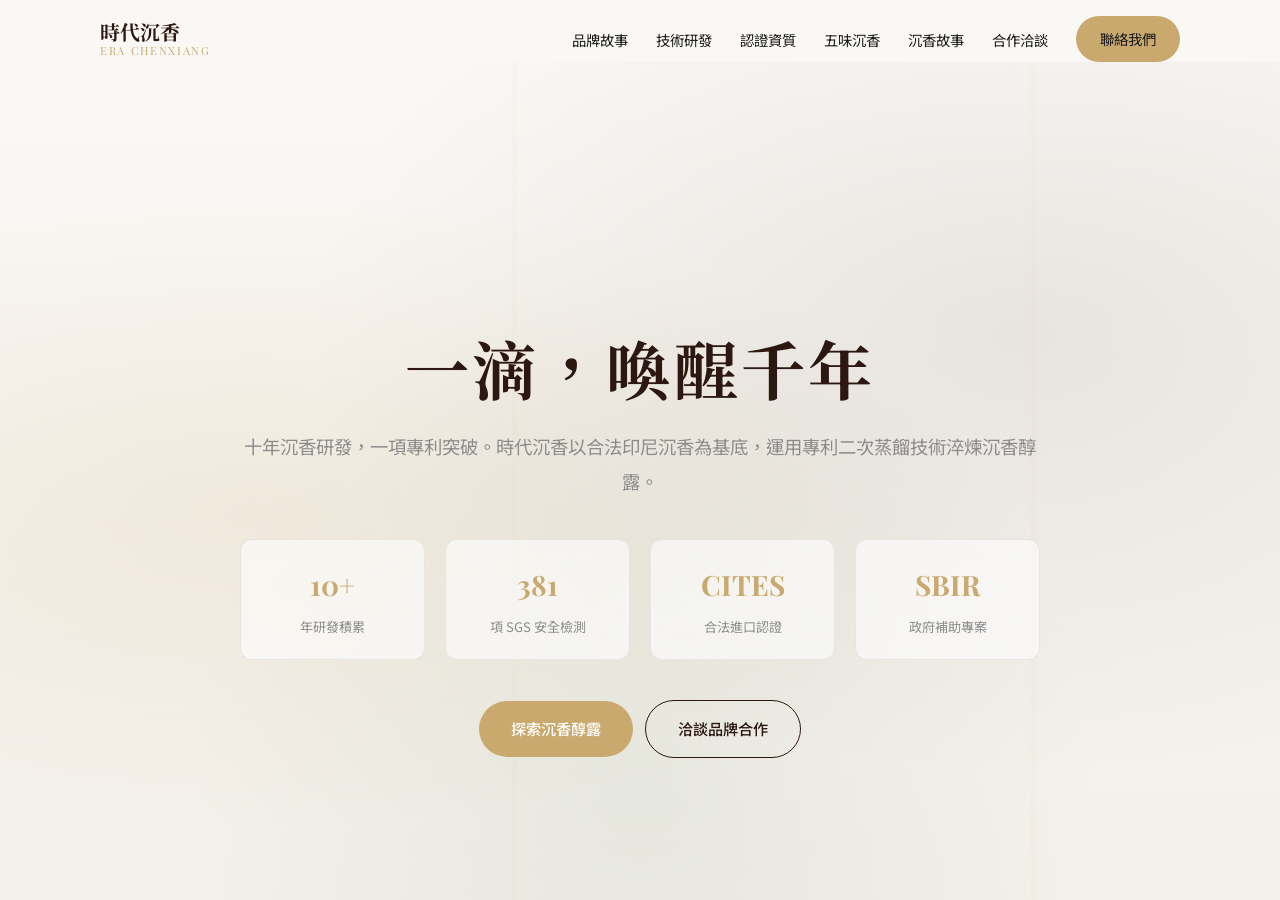
==== index.html @ 96165e58 "initial commit: era chenxiang official website" ====
<!--
  ============================================================
  時代沉香 Era Chenxiang — 官方網站首頁
  現代東方風格 · 手機優先響應式設計
  ============================================================
-->
<!DOCTYPE html>
<html lang="zh-Hant">
<head>
  <meta charset="UTF-8">
  <meta name="viewport" content="width=device-width, initial-scale=1.0">
  <meta http-equiv="X-UA-Compatible" content="IE=edge">
  <title>時代沉香 | 五味沉香學 · 專利萃取沉香醇露 | Era Chenxiang時代沉香 Era Chenxiang — 專利沉香醇露 · 五味沉香沉香品牌</title>
  <meta name="description" content="時代沉香以十年研發與專利二次蒸餾技術淬煉沉香醇露，通過SGS 381項安全檢測、CITES合法進口認證，並獲經濟部SBIR政府補助。五味沉香沉香套裝，結合東方智慧與現代科技。">
  <meta name="keywords" content="沉香,沉香醇露,五味沉香,沉香精油,時代沉香,SGS檢測,CITES認證,沉香品牌,台灣沉香,香氛保養,陳志坤">
  <meta name="author" content="時代沉香有限公司">
  <link rel="canonical" href="https://www.erachenxiang.com/">
  <meta property="og:type" content="website">
  <meta property="og:title" content="時代沉香 Era Chenxiang — 專利沉香醇露 · 五味沉香沉香品牌">
  <meta property="og:description" content="十年沉香研發，一項專利突破。時代沉香以專利二次蒸餾技術淬煉沉香醇露，SGS 381項安全檢測全數未檢出。">
  <meta property="og:url" content="https://www.erachenxiang.com/">
  <meta property="og:image" content="https://www.erachenxiang.com/og-image.jpg">
  <meta property="og:locale" content="zh_TW">
  <meta property="og:site_name" content="時代沉香 Era Chenxiang">
  <script type="application/ld+json">
  {
    "@context": "https://schema.org",
    "@type": "Organization",
    "name": "時代沉香有限公司",
    "alternateName": "Era Chenxiang",
    "url": "https://www.erachenxiang.com",
    "logo": "https://www.erachenxiang.com/logo.png",
    "description": "以專利二次蒸餾技術淬煉沉香醇露，結合五味沉香智慧，打造現代東方沉香品牌。",
    "foundingDate": "2018",
    "founder": { "@type": "Person", "name": "陳志坤" },
    "address": {
      "@type": "PostalAddress",
      "streetAddress": "代德二街100號",
      "addressLocality": "鳳山區",
      "addressRegion": "高雄市",
      "addressCountry": "TW"
    },
    "contactPoint": {
      "@type": "ContactPoint",
      "telephone": "+886-930-054102",
      "email": "a0930054102@gmail.com",
      "contactType": "customer service"
    }
  }
  </script>
  <link rel="preconnect" href="https://fonts.googleapis.com">
  <link rel="preconnect" href="https://fonts.gstatic.com" crossorigin>
  <link href="https://fonts.googleapis.com/css2?family=Noto+Sans+TC:wght@300;400;500;600;700&family=Noto+Serif+TC:wght@400;600;700&family=Playfair+Display:ital,wght@0,400;0,600;0,700;1,400&display=swap" rel="stylesheet">
  <link rel="stylesheet" href="css/style.css">
</head>
<body>
<nav class="navbar" id="navbar">
    <div class="container">
      <a href="index.html" class="nav-logo">
        <span class="brand-zh">時代沉香</span>
        <span class="brand-en">Era Chenxiang</span>
      </a>
      <ul class="nav-links">
        <li><a href="#brand-story">品牌故事</a></li>
        <li><a href="#innovation">技術研發</a></li>
        <li><a href="#credentials">認證資質</a></li>
        <li><a href="wuxing.html">五味沉香</a></li>
        <li><a href="#sustainability">沉香故事</a></li>
        <li><a href="#partnership">合作洽談</a></li>
        <li><a href="#contact" class="btn btn-gold btn-sm nav-cta-btn">聯絡我們</a></li>
      </ul>
      <div class="hamburger" aria-label="開啟選單"><span></span><span></span><span></span></div>
    </div>
<section class="hero" id="hero">
    <div class="container">
      <div class="hero-content">
        <h1 class="fade-in">一滴，喚醒千年</h1>
        <p class="hero-subtitle fade-in fade-in-delay-1">十年沉香研發，一項專利突破。時代沉香以合法印尼沉香為基底，運用專利二次蒸餾技術淬煉沉香醇露。</p>
        <div class="hero-stats fade-in fade-in-delay-2">
          <div class="stat-item"><span class="stat-number">10+</span><span class="stat-label">年研發積累</span></div>
          <div class="stat-item"><span class="stat-number">381</span><span class="stat-label">項 SGS 安全檢測</span></div>
          <div class="stat-item"><span class="stat-number">CITES</span><span class="stat-label">合法進口認證</span></div>
          <div class="stat-item"><span class="stat-number">SBIR</span><span class="stat-label">政府補助專案</span></div>
        </div>
        <div class="hero-ctas fade-in fade-in-delay-3">
          <a href="#products" class="btn btn-gold">探索沉香醇露</a>
          <a href="#partnership" class="btn btn-outline">洽談品牌合作</a>
        </div>
      </div>
    </div>
  </section>
<section id="brand-story">
    <div class="container">
      <span class="section-label fade-in">品牌起源 · Origin</span>
      <h2 class="section-title fade-in">受傷的樹，淬煉出最珍貴的禮物</h2>

      <div class="story-text-block fade-in">
        <p>沉香，是沉香樹受傷後的自我癒合。數十年的防禦機制，讓樹木在創口處凝結出含有豐富芳香分子的樹脂——這是大自然用時間和痛苦交換的珍寶。一塊上好的沉香，可能需要三十年、五十年，甚至更久的沉澱。</p>
      </div>

      <div class="story-block fade-in">
        <div class="img-placeholder" style="height:300px" data-label="沉香樹截面特寫照片"></div>
        <div>
          <p>時代沉香創辦人陳志坤，自2010年起深入沉香研究，走訪亞洲各產區，從海南到印尼，從越南到馬來西亞。他不僅鑽研沉香的品鑑與收藏，更深入探索沉香在現代生活中的應用可能。</p>
          <p>他發現，傳統沉香產業長期以來只重視蒸餾取得的精油，卻忽略了蒸餾過程中被廢棄的蒸氣——這些蒸氣中蘊含著珍貴的水溶性活性分子，是沉香精華中被遺忘的寶藏。</p>
        </div>
      </div>

      <div class="story-block reverse fade-in">
        <div>
          <p>於是，一場歷時八年的技術突破就此展開。陳志坤團隊開發出「專利二次蒸餾技術」，成功捕集並冷凝這些珍貴的蒸氣，淬煉出全新的沉香產品——<strong>沉香醇露</strong>。這不僅是技術的突破，更是對沉香價值的重新定義。</p>
        </div>
        <div class="img-placeholder" style="height:300px" data-label="專利蒸餾設備照片"></div>
      </div>

      <div class="timeline fade-in">
        <div class="timeline-item">
          <div class="timeline-year">2010</div>
          <div class="timeline-desc">創辦人投入沉香研究與農業實踐，走訪亞洲各產區</div>
        </div>
        <div class="timeline-item">
          <div class="timeline-year">2018</div>
          <div class="timeline-desc">成功開發沉香醇露專利萃取技術，正式成立品牌</div>
        </div>
        <div class="timeline-item">
          <div class="timeline-year">2022</div>
          <div class="timeline-desc">獲得經濟部SBIR政府補助，科學實證獲官方支持</div>
        </div>
      </div>
    </div>
  </section>
<section class="alt-bg" id="innovation">
    <div class="container">
      <span class="section-label fade-in">技術轉化 · Innovation</span>
      <h2 class="section-title fade-in">專利萃取，重新定義沉香價值</h2>
      <p class="section-desc fade-in">傳統沉香蒸餾過程中，富含水溶性活性分子的蒸氣被視為廢氣而排放。時代沉香以專利技術捕集這些蒸氣，經低溫冷凝與二次純化，淬煉出極為珍貴的沉香醇露——這是被產業遺忘數十年的寶藏。</p>

      <div class="process-steps fade-in">
        <div class="process-step">
          <div class="step-number">01</div>
          <div class="step-content"><h4>傳統蒸餾</h4><p>合法沉香原材置入蒸餾設備，以傳統水蒸氣蒸餾法進行初萃</p></div>
        </div>
        <div class="step-arrow">↓</div>
        <div class="process-step">
          <div class="step-number">02</div>
          <div class="step-content"><h4>蒸氣捕集</h4><p>專利技術捕集蒸餾過程中富含水溶性活性分子的蒸氣</p></div>
        </div>
        <div class="step-arrow">↓</div>
        <div class="process-step">
          <div class="step-number">03</div>
          <div class="step-content"><h4>低溫冷凝</h4><p>精密低溫冷凝系統將蒸氣轉化為液態，保留活性成分</p></div>
        </div>
        <div class="step-arrow">↓</div>
        <div class="process-step">
          <div class="step-number">04</div>
          <div class="step-content"><h4>二次純化</h4><p>多次純化處理，確保品質穩定、安全無虞</p></div>
        </div>
      </div>

      <div class="fade-in" style="text-align:center; margin:40px 0;">
        <div class="img-placeholder" style="height:180px; max-width:400px; margin:0 auto;" data-label="沉香醇露產品照片"></div>
        <p style="margin-top:16px; font-family:var(--font-serif); font-size:1.3rem; color:var(--primary);">沉香醇露</p>
        <p style="font-size:0.9rem; color:var(--text-light);">專利萃取 · 水溶性沉香精華</p>
      </div>

      <div class="comparison fade-in">
        <div class="comparison-header">沉香醇露 vs. 傳統沉香精油</div>
        <div class="comparison-table">
          <div class="comparison-row highlight"><div class="comparison-label">萃取方式</div><div class="comparison-value">✦ 專利二次蒸餾</div></div>
          <div class="comparison-row"><div class="comparison-label">傳統精油萃取</div><div class="comparison-value">單次蒸餾</div></div>
          <div class="comparison-row highlight"><div class="comparison-label">活性成分</div><div class="comparison-value">✦ 保留水溶性分子</div></div>
          <div class="comparison-row"><div class="comparison-label">傳統精油成分</div><div class="comparison-value">僅脂溶性分子</div></div>
          <div class="comparison-row highlight"><div class="comparison-label">應用範圍</div><div class="comparison-value">✦ 保養品、香氛、養生多領域</div></div>
          <div class="comparison-row"><div class="comparison-label">傳統精油應用</div><div class="comparison-value">範圍較窄</div></div>
          <div class="comparison-row highlight"><div class="comparison-label">安全性</div><div class="comparison-value">✦ SGS 381項全數未檢出</div></div>
        </div>
      </div>
    </div>
  </section>

  <!-- ===== 東方智慧查詢系統 ===== -->
  <section id="wuwei-query">
    <div class="container">

<div class="wuxing-calc fade-in fade-in-delay-2">
        <h3>🔍 東方智慧查詢系統</h3>
        <div class="query-tabs">
          <button class="query-tab active" data-target="panel-wuwei">📋 五味測算</button>
          <button class="query-tab" data-target="panel-iching">☯️ 易經查詢</button>
          <button class="query-tab" data-target="panel-huangdi">📜 黃帝內經</button>
        </div>

        <!-- Tab 1: 五味測算 -->
        <div id="panel-wuwei" class="query-panel active">
          <h4>🎯 五味體質測算</h4>
          <p style="font-size:0.88rem;color:var(--text-light);margin-bottom:12px;">輸入出生年月日，根據天干地支推算您的五行屬性，對應酸、苦、甘、辛、鹹五味。</p>
          <div class="calendar-toggle">
            <button class="active" type="button">陽曆（國曆）</button>
            <button type="button">陰曆（農曆）</button>
          </div>
          <div class="calc-row">
            <input type="number" id="calc-year" placeholder="出生年（西元）" min="1900" max="2100">
            <input type="number" id="calc-month" placeholder="月" min="1" max="12">
            <input type="number" id="calc-day" placeholder="日" min="1" max="31">
          </div>
          <div class="calc-row">
            <select id="calc-hour">
              <option value="-1">出生時辰（選填）</option>
              <option value="0">子時 23:00–01:00</option>
              <option value="1">丑時 01:00–03:00</option>
              <option value="3">寅時 03:00–05:00</option>
              <option value="5">卯時 05:00–07:00</option>
              <option value="7">辰時 07:00–09:00</option>
              <option value="9">巳時 09:00–11:00</option>
              <option value="11">午時 11:00–13:00</option>
              <option value="13">未時 13:00–15:00</option>
              <option value="15">申時 15:00–17:00</option>
              <option value="17">酉時 17:00–19:00</option>
              <option value="19">戌時 19:00–21:00</option>
              <option value="21">亥時 21:00–23:00</option>
            </select>
          </div>
          <button type="button" id="wuxing-calc-btn" class="btn btn-gold" style="width:100%;margin-top:8px;">開始運算</button>
          <div id="calc-result" class="calc-result"></div>
        </div>

        <!-- Tab 2: 易經查詢 -->
        <div id="panel-iching" class="query-panel">
          <h4>☯️ 易經卦象查詢</h4>
          <p style="font-size:0.88rem;color:var(--text-light);margin-bottom:12px;">根據出生月日推算易經卦象，了解您的人生卦辭與養生指引。</p>
          <div class="calc-row">
            <input type="number" id="iching-year" placeholder="出生年（西元）" min="1900" max="2100">
            <input type="number" id="iching-month" placeholder="月" min="1" max="12">
            <input type="number" id="iching-day" placeholder="日" min="1" max="31">
          </div>
          <button type="button" id="iching-calc-btn" class="btn btn-gold" style="width:100%;margin-top:8px;">查詢卦象</button>
          <div id="iching-result" class="calc-result"></div>
        </div>

        <!-- Tab 3: 黃帝內經 -->
        <div id="panel-huangdi" class="query-panel">
          <h4>📜 黃帝內經養生查詢</h4>

          <!-- 方式一：按季節 -->
          <div style="margin-bottom:24px;">
            <p style="font-size:0.88rem;color:var(--text-light);margin-bottom:8px;">🌿 按當前季節查詢養生方法</p>
            <div class="calc-row">
              <select id="huangdi-season" style="flex:1;">
                <option value="">選擇季節</option>
                <option value="spring">🌱 春季 — 養肝</option>
                <option value="summer">☀️ 夏季 — 養心</option>
                <option value="lateSummer">🌾 長夏 — 養脾</option>
                <option value="autumn">🍂 秋季 — 養肺</option>
                <option value="winter">❄️ 冬季 — 養腎</option>
              </select>
              <button type="button" id="huangdi-season-btn" class="btn btn-gold">查詢</button>
            </div>
          </div>

          <!-- 方式二：按症狀 -->
          <div>
            <p style="font-size:0.88rem;color:var(--text-light);margin-bottom:8px;">💊 按身體症狀查詢對應養生方法</p>
            <div class="calc-row">
              <select id="huangdi-symptom" style="flex:1;">
                <option value="">選擇症狀</option>
                <option value="insomnia">🌙 睡不好/失眠</option>
                <option value="anxiety">😰 容易焦慮/緊張</option>
                <option value="digestion">🤢 消化不良/脹氣</option>
                <option value="breathing">🤧 呼吸不順/咳嗽</option>
                <option value="fatigue">😩 容易疲倦/腰酸</option>
                <option value="neckPain">😣 肩頸僵硬</option>
                <option value="palpitation">💓 心悸/心跳快</option>
                <option value="noAppetite">😔 食慾不振</option>
                <option value="drySkin">🏜️ 皮膚乾燥</option>
                <option value="coldHands">🥶 手腳冰冷</option>
              </select>
              <button type="button" id="huangdi-symptom-btn" class="btn btn-gold">查詢</button>
            </div>
          </div>

          <div id="huangdi-result" class="calc-result"></div>
        </div>

    </div>
  </section>

<span class="section-label fade-in">東方哲學 · Traditional Wisdom</span>
      <h2 class="section-title fade-in">五行對應五臟</h2>
      <p class="section-desc fade-in">東方醫學認為，人體五臟與自然界五行相互呼應。透過對應五行屬性的沉香香薰，可以達到調和臟腑、平衡身心的效果。</p>
      <div class="wuxing-organ-grid fade-in">
        <div class="organ-card"><div class="organ-icon">🍋</div><h4>木 → 肝膽（酸）</h4><p>酸入肝 · 主疏泄、調情志</p></div>
        <div class="organ-card"><div class="organ-icon">☕</div><h4>火 → 心腦（苦）</h4><p>苦入心 · 主神明、調血脈</p></div>
        <div class="organ-card"><div class="organ-icon">🍯</div><h4>土 → 脾胃（甘）</h4><p>甘入脾 · 主運化、調氣血</p></div>
        <div class="organ-card"><div class="organ-icon">🌶️</div><h4>金 → 肺系（辛）</h4><p>辛入肺 · 主肅降、調呼吸</p></div>
        <div class="organ-card"><div class="organ-icon">🧂</div><h4>水 → 腎元（鹹）</h4><p>鹹入腎 · 主封藏、調精氣</p></div>
      </div>
      <div class="fade-in" style="text-align:center;margin-top:32px;padding:24px;background:var(--white);border-radius:var(--radius-md);border:1px solid var(--border);">
        <p style="font-family:var(--font-serif);font-size:1.05rem;color:var(--primary);line-height:2;">
          傳統智慧 × 現代科學<br>
          <span style="font-size:0.92rem;color:var(--text-light);font-family:var(--font-sans);">
            時代沉香將千年五行養生理論與現代萃取技術結合。所有產品均通過 <strong style="color:var(--green)">SGS 381項安全檢測</strong>，原材取得 <strong style="color:var(--gold)">CITES 合法認證</strong>，讓傳統智慧在現代安全地延續。
          </span>
        </p>
      </div>
    </div>
  </section>
<h2 class="section-title fade-in">五味沉香，對應五臟養生</h2>

      <!-- 酸味沉香 -->
      <div class="wuxing-product-card fade-in">
        <div class="wuxing-product-header">
          <div class="wp-icon">🍋</div>
          <div class="wp-title"><h3>酸味沉香 · 木元素 · 肝膽疏導</h3><div class="wp-subtitle">Sour · Wood Element · Liver &amp; Gallbladder</div></div>
        </div>
        <div class="wuxing-product-body">
          <div class="wp-detail-row"><div class="wp-dl">養生原理</div><div class="wp-dv">酸味入肝，《黃帝內經》曰「酸入肝」。酸味有收斂之性，能柔肝養血、疏肝理氣，調暢肝臟的疏泄功能</div></div>
          <div class="wp-detail-row"><div class="wp-dl">味道特徵</div><div class="wp-dv">帶有天然的酸香調，清新而富有生機，如雨後森林的青草與果酸交織，後韻轉甘</div></div>
          <div class="wp-detail-row"><div class="wp-dl">適合誰</div><div class="wp-dv">工作壓力大、容易焦慮緊張、肩頸僵硬、需要安靜思考的人。尤其適合長時間用腦的上班族</div></div>
          <div class="wp-detail-row"><div class="wp-dl">使用方法</div><div class="wp-dv">電薰爐 120°C，睡前薰香 60 分鐘。也可搭配綠奇楠臥香，情緒波動時單支燃用</div></div>
          <div class="wp-detail-row"><div class="wp-dl">體感描述</div><div class="wp-dv">初聞清雅如雨後山林，帶有微微的酸甜果香。焦躁的情緒隨香氣慢慢沉澱，肩頸的緊繃感逐漸放鬆，內心恢復寧靜</div></div>
          <div class="wp-detail-row"><div class="wp-dl">溫度/工具</div><div class="wp-dv"><span class="wp-temp-tag">120°C</span> 專屬電子熏香爐 · 精準控溫</div></div>
        </div>
      </div>

      <!-- 苦味沉香 -->
      <div class="wuxing-product-card fade-in">
        <div class="wuxing-product-header">
          <div class="wp-icon">☕</div>
          <div class="wp-title"><h3>苦味沉香 · 火元素 · 心腦平衡</h3><div class="wp-subtitle">Bitter · Fire Element · Heart &amp; Mind</div></div>
        </div>
        <div class="wuxing-product-body">
          <div class="wp-detail-row"><div class="wp-dl">養生原理</div><div class="wp-dv">苦味入心，《黃帝內經》曰「苦入心」。苦味有清瀉降火之效，能清心除煩、安神定志，平衡心腦機能</div></div>
          <div class="wp-detail-row"><div class="wp-dl">味道特徵</div><div class="wp-dv">深沉的苦香調，如上等普洱茶的陳韻，苦盡甘來，層次豐富，餘韻中帶有絲絲甘甜</div></div>
          <div class="wp-detail-row"><div class="wp-dl">適合誰</div><div class="wp-dv">容易失眠、思慮過度、心悸不安的人。適合夜晚睡前使用，幫助進入放鬆狀態</div></div>
          <div class="wp-detail-row"><div class="wp-dl">使用方法</div><div class="wp-dv">電薰爐 130°C，睡前 30 分鐘開始薰香。也可搭配臥香，臥室單支助眠</div></div>
          <div class="wp-detail-row"><div class="wp-dl">體感描述</div><div class="wp-dv">初聞微苦如濃茶入喉，漸轉甘甜溫潤。如同一杯陳年好茶，苦盡甘來的過程讓心神逐漸安定，安然入夢</div></div>
          <div class="wp-detail-row"><div class="wp-dl">溫度/工具</div><div class="wp-dv"><span class="wp-temp-tag">130°C</span> 專屬電子熏香爐 · 精準控溫</div></div>
        </div>
      </div>

      <!-- 甘味沉香 -->
      <div class="wuxing-product-card fade-in">
        <div class="wuxing-product-header">
          <div class="wp-icon">🍯</div>
          <div class="wp-title"><h3>甘味沉香 · 土元素 · 脾胃調和</h3><div class="wp-subtitle">Sweet · Earth Element · Spleen &amp; Stomach</div></div>
        </div>
        <div class="wuxing-product-body">
          <div class="wp-detail-row"><div class="wp-dl">養生原理</div><div class="wp-dv">甘味入脾，《黃帝內經》曰「甘入脾」。甘味有補益和中之效，能健脾益氣、調和脾胃，為後天之本提供能量</div></div>
          <div class="wp-detail-row"><div class="wp-dl">味道特徵</div><div class="wp-dv">溫潤甘甜的蜜香調，如蜂蜜與木質的融合，溫暖而安心，令人感到踏實與滿足</div></div>
          <div class="wp-detail-row"><div class="wp-dl">適合誰</div><div class="wp-dv">消化功能不佳、容易脹氣疲勞、需要穩定能量的人。適合餐後使用，有助於放鬆身心</div></div>
          <div class="wp-detail-row"><div class="wp-dl">使用方法</div><div class="wp-dv">電薰爐 150°C，餐後或冥想時使用。也可將沉香薄片搭配紫砂壺 85°C 熱水沖泡養胃茶</div></div>
          <div class="wp-detail-row"><div class="wp-dl">體感描述</div><div class="wp-dv">溫潤如蜜，香氣厚實飽滿。彷彿置身秋日午後的陽光中，胃部溫暖舒適，疲憊感緩緩消散，身心安定</div></div>
          <div class="wp-detail-row"><div class="wp-dl">溫度/工具</div><div class="wp-dv"><span class="wp-temp-tag">150°C</span> 專屬電子熏香爐 · 精準控溫</div></div>
        </div>
      </div>

      <!-- 辛味沉香 -->
      <div class="wuxing-product-card fade-in">
        <div class="wuxing-product-header">
          <div class="wp-icon">🌶️</div>
          <div class="wp-title"><h3>辛味沉香 · 金元素 · 肺系養護</h3><div class="wp-subtitle">Pungent · Metal Element · Lungs &amp; Respiration</div></div>
        </div>
        <div class="wuxing-product-body">
          <div class="wp-detail-row"><div class="wp-dl">養生原理</div><div class="wp-dv">辛味入肺，《黃帝內經》曰「辛入肺」。辛味有宣散行氣之效，能宣肺理氣、清淨呼吸，提升一身之氣</div></div>
          <div class="wp-detail-row"><div class="wp-dl">味道特徵</div><div class="wp-dv">清冽帶辛的穿透力，如薄荷與木質的交響，醒腦清透，帶有微微的辛涼感</div></div>
          <div class="wp-detail-row"><div class="wp-dl">適合誰</div><div class="wp-dv">呼吸系統需保養、空氣品質不佳時、需要提升專注力的人。適合早晨或辦公時段使用</div></div>
          <div class="wp-detail-row"><div class="wp-dl">使用方法</div><div class="wp-dv">電薰爐 145°C 恆溫薰香，每日睡前 60 分鐘淨化呼吸環境。也可搭配加里曼丹臥香緩解咽喉乾癢</div></div>
          <div class="wp-detail-row"><div class="wp-dl">體感描述</div><div class="wp-dv">清冽通透，帶有微微的辛涼穿透力。如山間晨風拂面，呼吸道瞬間清淨，思緒清醒敏銳，專注力提升</div></div>
          <div class="wp-detail-row"><div class="wp-dl">溫度/工具</div><div class="wp-dv"><span class="wp-temp-tag">145°C</span> 專屬電子熏香爐 · 恆溫控制</div></div>
        </div>
      </div>

      <!-- 鹹味沉香 -->
      <div class="wuxing-product-card fade-in">
        <div class="wuxing-product-header">
          <div class="wp-icon">🧂</div>
          <div class="wp-title"><h3>鹹味沉香 · 水元素 · 腎元涵養</h3><div class="wp-subtitle">Salty · Water Element · Kidneys &amp; Vitality</div></div>
        </div>
        <div class="wuxing-product-body">
          <div class="wp-detail-row"><div class="wp-dl">養生原理</div><div class="wp-dv">鹹味入腎，《黃帝內經》曰「鹹入腎」。鹹味有軟堅潤下之效，能滋陰補腎、固本培元，溫養先天之本</div></div>
          <div class="wp-detail-row"><div class="wp-dl">味道特徵</div><div class="wp-dv">深沉內斂的海鹹調，如海風與陳木的交融，餘韻悠長，層層遞進，深邃而溫煦</div></div>
          <div class="wp-detail-row"><div class="wp-dl">適合誰</div><div class="wp-dv">體力消耗大、需要恢復元氣、追求深層放鬆的人。適合深度休息、冥想或 SPA 時使用</div></div>
          <div class="wp-detail-row"><div class="wp-dl">使用方法</div><div class="wp-dv">電薰爐 160°C 厚片慢焙，睡前引火歸元。配合深呼吸練習效果更佳，每次 10-20 分鐘</div></div>
          <div class="wp-detail-row"><div class="wp-dl">體感描述</div><div class="wp-dv">深邃如靜謐深潭，層層遞進，餘韻悠長。如海邊深夜的寧靜，溫煦的能量從丹田緩緩升起，身心完全放鬆</div></div>
          <div class="wp-detail-row"><div class="wp-dl">溫度/工具</div><div class="wp-dv"><span class="wp-temp-tag">160°C</span> 專屬電子熏香爐 · 厚片慢焙</div></div>
        </div>
      </div>
    </div>
  </section>
<span class="section-label fade-in">精緻包裝 · Gift Box</span>
      <h2 class="section-title fade-in">精緻禮盒包裝，送給摯愛的健康與關懷</h2>
      <div class="giftbox-grid fade-in">
        <div class="img-placeholder giftbox-item" style="background:linear-gradient(135deg,rgba(201,169,110,0.2) 0%,var(--bg-alt) 50%,rgba(44,24,16,0.08) 100%)" data-label="禮盒外觀照片"></div>
        <div class="img-placeholder giftbox-item" style="background:linear-gradient(135deg,rgba(107,143,113,0.15) 0%,var(--border) 50%,rgba(201,169,110,0.1) 100%)" data-label="開箱情境照片"></div>
        <div class="img-placeholder giftbox-item" style="background:linear-gradient(135deg,var(--bg-alt) 0%,rgba(201,169,110,0.15) 50%,var(--bg-alt) 100%)" data-label="五行沉香香管特寫照片"></div>
      </div>
    </div>
  </section>
<span class="section-label fade-in">品牌優勢 · Why Us</span>
      <h2 class="section-title fade-in">為何選擇時代沉香</h2>
      <div class="why-grid fade-in">
        <div class="why-card"><div class="why-icon">🌍</div><h4>五味精選</h4><p>依據味道特性精準分類五味沉香：酸、苦、甘、辛、鹹，CITES合法進口，貨源可追溯</p></div>
        <div class="why-card"><div class="why-icon">📜</div><h4>五味入五臟</h4><p>依據《黃帝內經》「酸入肝、苦入心、甘入脾、辛入肺、鹹入腎」理論，傳承千年智慧</p></div>
        <div class="why-card"><div class="why-icon">🔬</div><h4>科學驗證</h4><p>SGS 381項安全檢測全數未檢出，CITES合法認證，品質有保障</p></div>
        <div class="why-card"><div class="why-icon">⏳</div><h4>十年研發</h4><p>十年沉香研究積累，專利萃取技術，SBIR政府補助背書</p></div>
        <div class="why-card"><div class="why-icon">⚡</div><h4>使用便利</h4><p>專屬電子熏香爐，精準控溫，免點火免冒煙，安全又方便</p></div>
        <div class="why-card"><div class="why-icon">🎁</div><h4>送禮首選</h4><p>精緻禮盒包裝，健康與品味兼具，適合各種送禮場景</p></div>
      </div>
    </div>
  </section>
<span class="section-label fade-in">常見問題 · FAQ</span>
      <h2 class="section-title fade-in">常見問題解答</h2>
      <div class="faq-list fade-in">
        <div class="faq-item">
          <button class="faq-question" type="button">五行測算準嗎？跟算命一樣嗎？<span class="faq-arrow">▼</span></button>
          <div class="faq-answer"><p>我們的五行測算是根據出生年月日的天干地支進行計算，屬於中國傳統命理學的基礎應用，可作為個人興趣參考。它不同於占卜算命，而是東方哲學對自然規律的觀察總結。建議將測算結果作為選擇沉香的參考，而非醫療建議。每個人的體質和喜好都不同，最重要的是選擇讓自己感到舒適的香氣。</p></div>
        </div>
        <div class="faq-item">
          <button class="faq-question" type="button">沉香真的有養生效果嗎？<span class="faq-arrow">▼</span></button>
          <div class="faq-answer"><p>沉香的使用歷史可追溯至數千年前，在傳統中醫中被記載為珍貴藥材。現代科學也證實沉香含有豐富的倍半萜類（Sesquiterpenes）等活性化合物，具有鎮靜、放鬆等潛在功效。時代沉香的產品已通過SGS 381項安全檢測，確保使用安全。沉香香薰有助於放鬆身心、提升空間品質，但建議搭配健康的生活方式，效果更佳。</p></div>
        </div>
        <div class="faq-item">
          <button class="faq-question" type="button">可以同時使用多種五行沉香嗎？<span class="faq-arrow">▼</span></button>
          <div class="faq-answer"><p>可以。五行養生沉香各自對應不同臟腑系統，您可以根據當下的身心狀態選擇使用。例如白天需要專注時使用金元素，晚上放鬆時使用水元素。建議每次使用一種，感受其獨特香氣與效果，不要同時混合多種。使用完一種後，待空間通風再更換另一種，效果會更好。</p></div>
        </div>
        <div class="faq-item">
          <button class="faq-question" type="button">五行香禮盒適合送什麼場合？<span class="faq-arrow">▼</span></button>
          <div class="faq-answer"><p>五行養生沉香禮盒設計精美，適合多種場合送禮：長輩壽誕、商務伴手禮、節日贈禮（中秋、端午、新年）、新居落成、婚禮回禮、企業定制禮品等。尤其適合關心健康、注重生活品質的收禮人。我們也提供企業客製化服務，可根據您的需求定制專屬禮盒。</p></div>
        </div>
        <div class="faq-item">
          <button class="faq-question" type="button">如何購買？<span class="faq-arrow">▼</span></button>
          <div class="faq-answer"><p>您可以透過以下方式購買：<br>1. 撥打客服電話 <strong>0930-054102</strong><br>2. Email 聯繫 <strong>a0930054102@gmail.com</strong><br>3. LINE 官方客服諮詢<br>我們提供全台灣配送服務，企業大批量訂購另有優惠方案，歡迎來電洽詢。</p></div>
        </div>
      </div>
    </div>
  </section>
<section class="wuxing-cta-section" style="padding:var(--section-py) 0;">
    <div class="container">
      <h2 class="section-title fade-in">開始你的五行養生之旅</h2>
      <div class="wuxing-cta-buttons fade-in">
        <a href="#" class="btn btn-gold" onclick="document.getElementById('wuxing-calc-btn').click();window.scrollTo({top:0,behavior:'smooth'});return false;">免費五行測算</a>
        <a href="#" class="btn btn-outline-white">聯繫LINE客服</a>
        <a href="index.html#contact" class="btn btn-outline-white">企業禮品洽詢</a>
      </div>
    </div>
  </section>
<!-- ===== Hero ===== -->
  <section class="hero" id="hero">
    <div class="container">
      <div class="hero-content">
        <h1 class="fade-in">一滴，喚醒千年</h1>
        <p class="hero-subtitle fade-in fade-in-delay-1">十年沉香研發，一項專利突破。時代沉香以合法印尼沉香為基底，運用專利二次蒸餾技術淬煉沉香醇露。</p>
        <div class="hero-stats fade-in fade-in-delay-2">
          <div class="stat-item"><span class="stat-number">10+</span><span class="stat-label">年研發積累</span></div>
          <div class="stat-item"><span class="stat-number">381</span><span class="stat-label">項 SGS 安全檢測</span></div>
          <div class="stat-item"><span class="stat-number">CITES</span><span class="stat-label">合法進口認證</span></div>
          <div class="stat-item"><span class="stat-number">SBIR</span><span class="stat-label">政府補助專案</span></div>
        </div>
        <div class="hero-ctas fade-in fade-in-delay-3">
          <a href="#products" class="btn btn-gold">探索沉香醇露</a>
          <a href="#partnership" class="btn btn-outline">洽談品牌合作</a>
        </div>
      </div>
    </div>
  </section>

  <!-- ===== 品牌故事 ===== -->
  <section id="brand-story">
    <div class="container">
      <span class="section-label fade-in">品牌起源 · Origin</span>
      <h2 class="section-title fade-in">受傷的樹，淬煉出最珍貴的禮物</h2>

      <div class="story-text-block fade-in">
        <p>沉香，是沉香樹受傷後的自我癒合。數十年的防禦機制，讓樹木在創口處凝結出含有豐富芳香分子的樹脂——這是大自然用時間和痛苦交換的珍寶。一塊上好的沉香，可能需要三十年、五十年，甚至更久的沉澱。</p>
      </div>

      <div class="story-block fade-in">
        <div class="img-placeholder" style="height:300px" data-label="沉香樹截面特寫照片"></div>
        <div>
          <p>時代沉香創辦人陳志坤，自2010年起深入沉香研究，走訪亞洲各產區，從海南到印尼，從越南到馬來西亞。他不僅鑽研沉香的品鑑與收藏，更深入探索沉香在現代生活中的應用可能。</p>
          <p>他發現，傳統沉香產業長期以來只重視蒸餾取得的精油，卻忽略了蒸餾過程中被廢棄的蒸氣——這些蒸氣中蘊含著珍貴的水溶性活性分子，是沉香精華中被遺忘的寶藏。</p>
        </div>
      </div>

      <div class="story-block reverse fade-in">
        <div>
          <p>於是，一場歷時八年的技術突破就此展開。陳志坤團隊開發出「專利二次蒸餾技術」，成功捕集並冷凝這些珍貴的蒸氣，淬煉出全新的沉香產品——<strong>沉香醇露</strong>。這不僅是技術的突破，更是對沉香價值的重新定義。</p>
        </div>
        <div class="img-placeholder" style="height:300px" data-label="專利蒸餾設備照片"></div>
      </div>

      <div class="timeline fade-in">
        <div class="timeline-item">
          <div class="timeline-year">2010</div>
          <div class="timeline-desc">創辦人投入沉香研究與農業實踐，走訪亞洲各產區</div>
        </div>
        <div class="timeline-item">
          <div class="timeline-year">2018</div>
          <div class="timeline-desc">成功開發沉香醇露專利萃取技術，正式成立品牌</div>
        </div>
        <div class="timeline-item">
          <div class="timeline-year">2022</div>
          <div class="timeline-desc">獲得經濟部SBIR政府補助，科學實證獲官方支持</div>
        </div>
      </div>
    </div>
  </section>

  <!-- ===== 技術研發 ===== -->
  <section class="alt-bg" id="innovation">
    <div class="container">
      <span class="section-label fade-in">技術轉化 · Innovation</span>
      <h2 class="section-title fade-in">專利萃取，重新定義沉香價值</h2>
      <p class="section-desc fade-in">傳統沉香蒸餾過程中，富含水溶性活性分子的蒸氣被視為廢氣而排放。時代沉香以專利技術捕集這些蒸氣，經低溫冷凝與二次純化，淬煉出極為珍貴的沉香醇露——這是被產業遺忘數十年的寶藏。</p>

      <div class="process-steps fade-in">
        <div class="process-step">
          <div class="step-number">01</div>
          <div class="step-content"><h4>傳統蒸餾</h4><p>合法沉香原材置入蒸餾設備，以傳統水蒸氣蒸餾法進行初萃</p></div>
        </div>
        <div class="step-arrow">↓</div>
        <div class="process-step">
          <div class="step-number">02</div>
          <div class="step-content"><h4>蒸氣捕集</h4><p>專利技術捕集蒸餾過程中富含水溶性活性分子的蒸氣</p></div>
        </div>
        <div class="step-arrow">↓</div>
        <div class="process-step">
          <div class="step-number">03</div>
          <div class="step-content"><h4>低溫冷凝</h4><p>精密低溫冷凝系統將蒸氣轉化為液態，保留活性成分</p></div>
        </div>
        <div class="step-arrow">↓</div>
        <div class="process-step">
          <div class="step-number">04</div>
          <div class="step-content"><h4>二次純化</h4><p>多次純化處理，確保品質穩定、安全無虞</p></div>
        </div>
      </div>

      <div class="fade-in" style="text-align:center; margin:40px 0;">
        <div class="img-placeholder" style="height:180px; max-width:400px; margin:0 auto;" data-label="沉香醇露產品照片"></div>
        <p style="margin-top:16px; font-family:var(--font-serif); font-size:1.3rem; color:var(--primary);">沉香醇露</p>
        <p style="font-size:0.9rem; color:var(--text-light);">專利萃取 · 水溶性沉香精華</p>
      </div>

      <div class="comparison fade-in">
        <div class="comparison-header">沉香醇露 vs. 傳統沉香精油</div>
        <div class="comparison-table">
          <div class="comparison-row highlight"><div class="comparison-label">萃取方式</div><div class="comparison-value">✦ 專利二次蒸餾</div></div>
          <div class="comparison-row"><div class="comparison-label">傳統精油萃取</div><div class="comparison-value">單次蒸餾</div></div>
          <div class="comparison-row highlight"><div class="comparison-label">活性成分</div><div class="comparison-value">✦ 保留水溶性分子</div></div>
          <div class="comparison-row"><div class="comparison-label">傳統精油成分</div><div class="comparison-value">僅脂溶性分子</div></div>
          <div class="comparison-row highlight"><div class="comparison-label">應用範圍</div><div class="comparison-value">✦ 保養品、香氛、養生多領域</div></div>
          <div class="comparison-row"><div class="comparison-label">傳統精油應用</div><div class="comparison-value">範圍較窄</div></div>
          <div class="comparison-row highlight"><div class="comparison-label">安全性</div><div class="comparison-value">✦ SGS 381項全數未檢出</div></div>
        </div>
      </div>
    </div>
  </section>

  <!-- ===== 五味沉香 Teaser ===== -->
  <section id="wuxing-teaser">
    <div class="container">
      <span class="section-label fade-in">東方智慧 · Five Elements</span>
      <h2 class="section-title fade-in">五味沉香沉香，找到屬於你的那一縷香</h2>
      <p class="section-desc wuxing-teaser-intro fade-in">金、木、水、火、土——東方哲學認為，宇宙萬物皆由五行構成，人體五臟亦與五行相對應。時代沉香將千年五行智慧與現代沉香科技結合，為每個人量身打造專屬的養生香氛體驗。</p>
      <div class="element-cards fade-in">
        <div class="element-card"><div class="element-icon">🌿</div><div class="element-name">木 · Wood</div><div class="element-organ">肝膽疏導</div><div class="element-desc">疏肝理氣<br>海南板頭沉香</div></div>
        <div class="element-card"><div class="element-icon">🔥</div><div class="element-name">火 · Fire</div><div class="element-organ">心腦平衡</div><div class="element-desc">安神定志<br>文萊軟絲沉香</div></div>
        <div class="element-card"><div class="element-icon">🏔️</div><div class="element-name">土 · Earth</div><div class="element-organ">脾胃調和</div><div class="element-desc">健脾和胃<br>柬埔寨菩薩沉香</div></div>
        <div class="element-card"><div class="element-icon">⚔️</div><div class="element-name">金 · Metal</div><div class="element-organ">肺系養護</div><div class="element-desc">潤肺養氣<br>印尼加里曼丹沉香</div></div>
        <div class="element-card"><div class="element-icon">💧</div><div class="element-name">水 · Water</div><div class="element-organ">腎元涵養</div><div class="element-desc">固本培元<br>馬泥澠沉香</div></div>
      </div>
      <div class="fade-in" style="text-align:center;"><a href="wuxing.html" class="btn btn-gold">免費測算五行體質 →</a></div>
    </div>
  </section>
<section class="alt-bg" id="credentials">
    <div class="container">
      <span class="section-label fade-in">信任與認證 · Credentials</span>
      <h2 class="section-title fade-in">嚴謹把關，成就安心品質</h2>
      <div class="credential-cards fade-in">
        <div class="credential-card">
          <div class="credential-badge">SBIR</div>
          <div class="credential-tag">科學實證</div>
          <h3>經濟部SBIR補助</h3>
          <p>榮獲經濟部小型企業創新研發計畫（SBIR）政府補助專案支持，技術創新獲官方學術機構科學實證背書。</p>
        </div>
        <div class="credential-card">
          <div class="credential-badge">SGS</div>
          <div class="credential-tag">安全無虞</div>
          <h3>SGS 381項安全檢測</h3>
          <p>通過國際權威檢驗機構SGS嚴格檢測，涵蓋381項農藥殘留及重金屬測試，<strong style="color:var(--green)">全數未檢出</strong>。</p>
        </div>
        <div class="credential-card">
          <div class="credential-badge">CITES</div>
          <div class="credential-tag">合法溯源</div>
          <h3>華盛頓公約認證</h3>
          <p>取得CITES（華盛頓公約）合法出口許可證，所有沉香原材貨源完全可追溯，堅持合法、永續的供應鏈。</p>
        </div>
      </div>
      <div class="fade-in" style="text-align:center; margin-top:40px;"><a href="#" class="btn btn-outline">查看完整檢驗報告</a></div>
    </div>
  </section>
<section id="sustainability">
    <div class="container">
      <span class="section-label fade-in">永續理念 · Sustainability</span>
      <h2 class="section-title fade-in">取之自然，回饋土地的永續革命</h2>
      <div class="cycle-flow fade-in">
        <div class="cycle-node"><div class="cycle-label">STEP A</div>合法進口原材</div>
        <div class="cycle-arrow">↓</div>
        <div class="cycle-node"><div class="cycle-label">STEP B</div>全株分類利用</div>
        <div class="cycle-arrow">↓</div>
        <div class="cycle-node"><div class="cycle-label">STEP C</div>專利萃取處理</div>
        <div class="cycle-arrow">↓</div>
        <div class="cycle-node"><div class="cycle-label">STEP D</div>多元產品應用</div>
        <div class="cycle-arrow">↓</div>
        <div class="cycle-node"><div class="cycle-label">STEP E</div>副產物再利用</div>
        <div class="cycle-arrow loop-back">↺ 回到 STEP A</div>
      </div>
      <div class="sustainability-quote fade-in">
        <p>「一棵沉香樹的價值，不應止於一次燃燒或一罐精油。從花到葉、從枝到果、從殘渣到酵素——每一部分都值得被珍惜。從土地來，回土地去。」</p>
        <p style="text-align:right; font-size:0.9rem; color:var(--text-light); margin-top:12px; font-style:normal;">—— 陳志坤，時代沉香創辦人</p>
      </div>
    </div>
  </section>
<section class="alt-bg" id="products">
    <div class="container">
      <h2 class="section-title fade-in">沉香醇露 · 犼系列</h2>
      <div class="product-grid">
        <div class="product-card fade-in">
          <div class="img-placeholder product-img" data-label="沉香醇露產品照片"></div>
          <div class="product-info">
            <h3>沉香醇露</h3>
            <p>專利二次蒸餾技術淬煉，保留沉香最珍貴的水溶性活性分子。可應用於保養品、香氛、SPA等多領域，通過SGS 381項安全檢測。</p>
            <a href="#contact" class="btn btn-gold btn-sm">了解更多</a>
          </div>
        </div>
        <div class="product-card fade-in fade-in-delay-1">
          <div class="img-placeholder product-img" style="background:linear-gradient(135deg, rgba(107,143,113,0.15) 0%, var(--border) 50%, rgba(201,169,110,0.1) 100%)" data-label="五味沉香沉香禮盒照片"></div>
          <div class="product-info">
            <h3>五味沉香沉香套裝</h3>
            <p>金木水火土，五款道地沉香對應五臟養生。配合專屬電子熏香爐，精準控溫，安全便捷。精緻禮盒包裝，送禮自用兩相宜。</p>
            <a href="wuxing.html" class="btn btn-gold btn-sm">查看五行系列</a>
          </div>
        </div>
      </div>
    </div>
  </section>
<section id="partnership">
    <div class="container">
      <span class="section-label fade-in">合作邀請 · Partnership</span>
      <h2 class="section-title fade-in">攜手共創，探索沉香的無限可能</h2>
      <div class="partnership-grid fade-in">
        <div class="partner-card"><div class="partner-icon">🧪</div><h4>原料供應</h4><p>為保養品、香氛品牌提供高品質沉香醇露原料</p></div>
        <div class="partner-card"><div class="partner-icon">🏭</div><h4>ODM代工</h4><p>協助品牌開發自有沉香系列產品</p></div>
        <div class="partner-card"><div class="partner-icon">🤝</div><h4>品牌聯名</h4><p>與高端生活風格品牌聯名合作</p></div>
        <div class="partner-card"><div class="partner-icon">🏬</div><h4>通路代理</h4><p>高端百貨通路、精品店代理合作</p></div>
        <div class="partner-card full-width"><div class="partner-icon">🎁</div><h4>企業禮品</h4><p>客製化企業禮品方案，展現企業品味的健康送禮首選</p></div>
      </div>
      <div class="fade-in" style="text-align:center; margin-top:40px;"><a href="#contact" class="btn btn-gold">聯絡品牌顧問</a></div>
    </div>
  </section>
<section class="contact-section" id="contact">
    <div class="container">
      <span class="section-label fade-in">聯繫我們 · Contact</span>
      <h2 class="section-title fade-in">開啟合作對話</h2>
      <div class="contact-grid fade-in">
        <div>
          <div class="contact-info-item"><div class="ci-icon">📞</div><div class="ci-text"><h4>電話</h4><p>0930-054102</p></div></div>
          <div class="contact-info-item"><div class="ci-icon">✉️</div><div class="ci-text"><h4>Email</h4><p>a0930054102@gmail.com</p></div></div>
          <div class="contact-info-item"><div class="ci-icon">📍</div><div class="ci-text"><h4>地址</h4><p>高雄市鳳山區代德二街100號</p></div></div>
          <div class="contact-info-item"><div class="ci-icon">🕐</div><div class="ci-text"><h4>營業時間</h4><p>週一至週五 09:00–18:00</p></div></div>
        </div>
        <div>
          <form id="contact-form" class="contact-form" novalidate>
            <div class="form-group">
              <label for="c-name">姓名 *</label>
              <input type="text" id="c-name" name="name" placeholder="請輸入您的姓名" required>
              <div class="form-error"></div>
            </div>
            <div class="form-group">
              <label for="c-contact">聯絡方式 *</label>
              <input type="text" id="c-contact" name="contact" placeholder="電話或 Email" required>
              <div class="form-error"></div>
            </div>
            <div class="form-group">
              <label for="c-direction">合作方向</label>
              <select id="c-direction" name="direction">
                <option value="">請選擇合作方向</option>
                <option value="原料供應">原料供應</option>
                <option value="ODM代工">ODM代工</option>
                <option value="品牌聯名">品牌聯名</option>
                <option value="通路代理">通路代理</option>
                <option value="企業禮品">企業禮品</option>
                <option value="其他">其他</option>
              </select>
            </div>
            <div class="form-group">
              <label for="c-message">訊息 *</label>
              <textarea id="c-message" name="message" placeholder="請描述您的需求或想法" rows="4" required></textarea>
              <div class="form-error"></div>
            </div>
            <button type="submit" class="btn btn-gold" style="width:100%;">送出訊息</button>
          </form>
          <div id="form-success" class="form-success">✅ 感謝您的來信！我們將在1-2個工作天內回覆您。</div>
        </div>
      </div>
    </div>
  </section>
<footer class="site-footer">
    <div class="container">
      <div class="footer-grid">
        <div class="footer-brand">
          <div class="footer-logo">時代沉香</div>
          <div class="footer-logo-en">Era Chenxiang</div>
          <p>以專利技術淬煉沉香醇露，結合五味沉香智慧，打造現代東方沉香品牌。</p>
          <p class="footer-trademark">商標註冊號：02258635</p>
        </div>
        <div class="footer-nav">
          <h4>品牌導覽</h4>
          <ul>
            <li><a href="#brand-story">品牌故事</a></li>
            <li><a href="#innovation">技術研發</a></li>
            <li><a href="#credentials">認證資質</a></li>
            <li><a href="wuxing.html">五味沉香</a></li>
            <li><a href="#sustainability">永續理念</a></li>
            <li><a href="#partnership">合作洽談</a></li>
          </ul>
        </div>
        <div class="footer-contact-info">
          <h4>聯絡我們</h4>
          <p>📞 0930-054102</p>
          <p>✉️ a0930054102@gmail.com</p>
          <p>📍 高雄市鳳山區代德二街100號</p>
          <div class="footer-social">
            <a href="#" aria-label="Facebook">f</a>
            <a href="#" aria-label="Instagram">ig</a>
            <a href="#" aria-label="LINE">L</a>
          </div>
        </div>
      </div>
      <div class="footer-bottom">
        <p>© 2025 時代沉香有限公司 · 版權所有</p>
        <p><a href="#">隱私政策</a> | <a href="#">使用條款</a></p>
      </div>
    </div>
  </footer>
</body>
<script src="js/main.js"></script>
</html>
---- css/style.css ----
﻿/*
 * ============================================================
 *  時代沉香 Era Chenxiang — 官方網站樣式表
 *  現代東方風格 · 手機優先響應式設計
 *  設計參考：Apple / Aesop 簡約高級感 × 東方美學
 * ============================================================
 */

/* ---------- CSS 變數 ---------- */
:root {
  --bg: #FAF8F5;
  --bg-alt: #F3EFE9;
  --primary: #2C1810;
  --gold: #C9A96E;
  --gold-light: #E8D5B0;
  --green: #6B8F71;
  --green-light: #E8F0E9;
  --text: #1A1A1A;
  --text-light: #8C8C8C;
  --border: #E8E4DF;
  --white: #FFFFFF;
  --shadow: rgba(44, 24, 16, 0.08);
  --shadow-md: rgba(44, 24, 16, 0.12);
  --font-serif: 'Noto Serif TC', 'Georgia', serif;
  --font-display: 'Playfair Display', 'Georgia', serif;
  --font-sans: 'Noto Sans TC', 'Helvetica Neue', Arial, sans-serif;
  --section-py: 80px;
  --section-py-lg: 120px;
  --container-px: 20px;
  --container-max: 1200px;
  --radius-sm: 6px;
  --radius-md: 12px;
  --radius-lg: 20px;
  --ease: cubic-bezier(0.25, 0.1, 0.25, 1);
  --ease-out: cubic-bezier(0.16, 1, 0.3, 1);
  --duration: 0.35s;
}

/* ---------- Reset ---------- */
*, *::before, *::after { margin: 0; padding: 0; box-sizing: border-box; }
html { scroll-behavior: smooth; -webkit-text-size-adjust: 100%; font-size: 16px; }
body {
  font-family: var(--font-sans);
  color: var(--text);
  background: var(--bg);
  line-height: 1.8;
  overflow-x: hidden;
  -webkit-font-smoothing: antialiased;
}
img { max-width: 100%; display: block; }
a { color: inherit; text-decoration: none; }
button { font-family: inherit; cursor: pointer; border: none; background: none; }
ul, ol { list-style: none; }
h1, h2, h3, h4 { font-family: var(--font-serif); font-weight: 700; line-height: 1.3; }

/* ---------- 通用工具類 ---------- */
.container { width: 100%; max-width: var(--container-max); margin: 0 auto; padding-left: var(--container-px); padding-right: var(--container-px); }
.section-label { display: inline-block; font-family: var(--font-display); font-size: 0.85rem; font-weight: 500; letter-spacing: 0.15em; text-transform: uppercase; color: var(--gold); margin-bottom: 16px; }
.section-title { font-size: clamp(1.75rem, 4.5vw, 2.75rem); color: var(--primary); margin-bottom: 24px; }
.section-desc { font-size: 1.05rem; color: var(--text-light); max-width: 680px; line-height: 1.9; }

/* 按鈕 */
.btn { display: inline-flex; align-items: center; justify-content: center; gap: 8px; padding: 14px 32px; font-size: 0.95rem; font-weight: 500; border-radius: 50px; transition: all var(--duration) var(--ease); white-space: nowrap; }
.btn-gold { background: var(--gold); color: var(--white); }
.btn-gold:hover { background: #b8943e; transform: translateY(-2px); box-shadow: 0 8px 24px rgba(201,169,110,0.35); }
.btn-outline { border: 1.5px solid var(--primary); color: var(--primary); background: transparent; }
.btn-outline:hover { background: var(--primary); color: var(--white); transform: translateY(-2px); }
.btn-outline-white { border: 1.5px solid var(--white); color: var(--white); background: transparent; }
.btn-outline-white:hover { background: var(--white); color: var(--primary); }
.btn-sm { padding: 10px 24px; font-size: 0.88rem; }

/* 滾動動畫 */
.fade-in { opacity: 0; transform: translateY(30px); transition: opacity 0.7s var(--ease-out), transform 0.7s var(--ease-out); }
.fade-in.visible { opacity: 1; transform: translateY(0); }
.fade-in-delay-1 { transition-delay: 0.1s; }
.fade-in-delay-2 { transition-delay: 0.2s; }
.fade-in-delay-3 { transition-delay: 0.3s; }
.fade-in-delay-4 { transition-delay: 0.4s; }
.fade-in-delay-5 { transition-delay: 0.5s; }

/* 圖片佔位符 */
.img-placeholder {
  background: linear-gradient(135deg, var(--bg-alt) 0%, var(--border) 50%, var(--bg-alt) 100%);
  border-radius: var(--radius-md);
  display: flex; align-items: center; justify-content: center;
  color: var(--text-light); font-size: 0.85rem;
  overflow: hidden; position: relative;
}
.img-placeholder::after {
  content: attr(data-label);
  position: absolute; font-size: 0.8rem; color: var(--text-light); opacity: 0.6;
}

/* ============================================================
   導航列
   ============================================================ */
.navbar { position: fixed; top: 0; left: 0; width: 100%; z-index: 1000; padding: 16px 0; transition: all var(--duration) var(--ease); }
.navbar.scrolled { background: rgba(250,248,245,0.95); backdrop-filter: blur(12px); -webkit-backdrop-filter: blur(12px); box-shadow: 0 2px 20px var(--shadow); padding: 10px 0; }
.navbar .container { display: flex; align-items: center; justify-content: space-between; }
.nav-logo { display: flex; flex-direction: column; line-height: 1.2; }
.nav-logo .brand-zh { font-family: var(--font-serif); font-size: 1.25rem; font-weight: 700; color: var(--primary); }
.nav-logo .brand-en { font-family: var(--font-display); font-size: 0.7rem; letter-spacing: 0.15em; color: var(--gold); text-transform: uppercase; }
.nav-links { display: none; gap: 28px; align-items: center; }
.nav-links a { font-size: 0.9rem; color: var(--text); font-weight: 400; transition: color var(--duration) var(--ease); position: relative; }
.nav-links a::after { content: ''; position: absolute; bottom: -4px; left: 0; width: 0; height: 1.5px; background: var(--gold); transition: width var(--duration) var(--ease); }
.nav-links a:hover::after { width: 100%; }
.nav-cta-btn { display: none; }

/* 漢堡選單 */
.hamburger { display: flex; flex-direction: column; gap: 5px; width: 28px; cursor: pointer; z-index: 1001; }
.hamburger span { display: block; height: 2px; background: var(--primary); border-radius: 2px; transition: all 0.3s var(--ease); }
.hamburger.active span:nth-child(1) { transform: rotate(45deg) translate(5px, 5px); }
.hamburger.active span:nth-child(2) { opacity: 0; }
.hamburger.active span:nth-child(3) { transform: rotate(-45deg) translate(5px, -5px); }

/* 行動版選單 */
.mobile-menu {
  display: none; position: fixed; top: 0; left: 0; width: 100%; height: 100vh;
  background: var(--bg); z-index: 999; padding: 100px var(--container-px) 40px;
  flex-direction: column; gap: 8px; opacity: 0; transition: opacity 0.3s var(--ease);
}
.mobile-menu.open { display: flex; opacity: 1; }
.mobile-menu a { display: block; padding: 16px 0; font-size: 1.15rem; font-family: var(--font-serif); color: var(--primary); border-bottom: 1px solid var(--border); transition: color var(--duration) var(--ease); }
.mobile-menu a:hover { color: var(--gold); }
.mobile-menu .mobile-cta { margin-top: 24px; text-align: center; }

/* ============================================================
   Hero
   ============================================================ */
.hero {
  min-height: 100vh; display: flex; align-items: center; position: relative; overflow: hidden;
  background:
    radial-gradient(ellipse at 20% 50%, rgba(201,169,110,0.15) 0%, transparent 50%),
    radial-gradient(ellipse at 80% 30%, rgba(44,24,16,0.08) 0%, transparent 50%),
    radial-gradient(ellipse at 50% 80%, rgba(107,143,113,0.1) 0%, transparent 50%),
    linear-gradient(180deg, var(--bg) 0%, var(--bg-alt) 100%);
  padding: 120px 0 60px;
}
.hero::before {
  content: ''; position: absolute; top: 0; left: 0; width: 100%; height: 100%;
  background: repeating-linear-gradient(90deg, transparent, transparent 40%, rgba(201,169,110,0.03) 40%, rgba(201,169,110,0.03) 40.5%);
  pointer-events: none;
}
.hero-content { position: relative; z-index: 1; text-align: center; max-width: 800px; margin: 0 auto; }
.hero h1 { font-size: clamp(2.2rem, 7vw, 4rem); color: var(--primary); margin-bottom: 20px; letter-spacing: 0.05em; }
.hero-subtitle { font-size: clamp(1rem, 2.5vw, 1.15rem); color: var(--text-light); line-height: 1.9; margin-bottom: 40px; }
.hero-stats { display: grid; grid-template-columns: repeat(2, 1fr); gap: 20px; margin-bottom: 40px; }
.stat-item { text-align: center; padding: 20px 12px; background: rgba(255,255,255,0.6); border-radius: var(--radius-md); border: 1px solid var(--border); }
.stat-number { font-family: var(--font-display); font-size: 1.75rem; font-weight: 700; color: var(--gold); display: block; }
.stat-label { font-size: 0.82rem; color: var(--text-light); margin-top: 4px; }
.hero-ctas { display: flex; flex-direction: column; gap: 12px; align-items: center; }

/* ============================================================
   Section 通用
   ============================================================ */
section { padding: var(--section-py) 0; }
section.alt-bg { background: var(--bg-alt); }

/* ============================================================
   品牌故事
   ============================================================ */
.story-text-block { margin-bottom: 48px; }
.story-text-block p { font-size: 1.05rem; color: var(--text); line-height: 2; margin-bottom: 20px; }
.story-text-block .img-placeholder { width: 100%; height: 240px; margin-bottom: 24px; }

/* 時間軸 */
.timeline { position: relative; padding: 40px 0 0 24px; }
.timeline::before { content: ''; position: absolute; left: 7px; top: 8px; bottom: 8px; width: 2px; background: var(--gold-light); }
.timeline-item { position: relative; padding-bottom: 36px; }
.timeline-item::before { content: ''; position: absolute; left: -20px; top: 8px; width: 12px; height: 12px; border-radius: 50%; background: var(--gold); border: 3px solid var(--bg); box-shadow: 0 0 0 2px var(--gold-light); }
.timeline-year { font-family: var(--font-display); font-size: 1.3rem; font-weight: 700; color: var(--gold); margin-bottom: 4px; }
.timeline-desc { font-size: 0.95rem; color: var(--text-light); }

/* ============================================================
   技術研發
   ============================================================ */
.process-steps { display: flex; flex-direction: column; gap: 16px; margin: 40px 0; }
.process-step { display: flex; align-items: flex-start; gap: 16px; padding: 24px; background: var(--white); border-radius: var(--radius-md); border: 1px solid var(--border); transition: all var(--duration) var(--ease); }
.process-step:hover { transform: translateY(-4px); box-shadow: 0 12px 32px var(--shadow); }
.step-number { flex-shrink: 0; width: 44px; height: 44px; display: flex; align-items: center; justify-content: center; background: var(--primary); color: var(--gold); font-family: var(--font-display); font-size: 0.9rem; font-weight: 700; border-radius: 50%; }
.step-content h4 { font-family: var(--font-serif); font-size: 1.05rem; margin-bottom: 4px; }
.step-content p { font-size: 0.9rem; color: var(--text-light); line-height: 1.7; }
.step-arrow { display: flex; justify-content: center; color: var(--gold-light); font-size: 1.5rem; padding: 4px 0; }

/* 對比表 */
.comparison { margin-top: 48px; background: var(--white); border-radius: var(--radius-lg); border: 1px solid var(--border); overflow: hidden; }
.comparison-header { background: var(--primary); color: var(--white); padding: 20px 24px; text-align: center; font-family: var(--font-serif); font-size: 1.1rem; }
.comparison-table { width: 100%; }
.comparison-row { display: flex; border-bottom: 1px solid var(--border); }
.comparison-row:last-child { border-bottom: none; }
.comparison-label { flex: 1; padding: 16px 20px; font-size: 0.9rem; font-weight: 500; color: var(--text); background: var(--bg-alt); display: flex; align-items: center; }
.comparison-value { flex: 1; padding: 16px 20px; font-size: 0.9rem; color: var(--text-light); display: flex; align-items: center; }
.comparison-row.highlight .comparison-value { color: var(--green); font-weight: 600; }

/* ============================================================
   五行養生 Teaser
   ============================================================ */
.wuxing-teaser-intro { margin-bottom: 36px; }
.element-cards { display: grid; grid-template-columns: repeat(2, 1fr); gap: 16px; margin-bottom: 40px; }
.element-card { padding: 24px 20px; background: var(--white); border-radius: var(--radius-md); border: 1px solid var(--border); text-align: center; transition: all var(--duration) var(--ease); }
.element-card:hover { transform: translateY(-4px); box-shadow: 0 12px 32px var(--shadow); }
.element-card .element-icon { font-size: 2rem; margin-bottom: 8px; }
.element-card .element-name { font-family: var(--font-serif); font-size: 1.05rem; font-weight: 600; color: var(--primary); margin-bottom: 4px; }
.element-card .element-organ { font-size: 0.82rem; color: var(--gold); margin-bottom: 8px; }
.element-card .element-desc { font-size: 0.82rem; color: var(--text-light); line-height: 1.6; }
.element-card.center-card { grid-column: 1 / -1; }

/* ============================================================
   認證資質
   ============================================================ */
.credential-cards { display: flex; flex-direction: column; gap: 20px; }
.credential-card { padding: 32px 24px; background: var(--white); border-radius: var(--radius-lg); border: 1px solid var(--border); text-align: center; transition: all var(--duration) var(--ease); }
.credential-card:hover { transform: translateY(-4px); box-shadow: 0 12px 32px var(--shadow); }
.credential-badge { width: 64px; height: 64px; margin: 0 auto 16px; background: var(--bg-alt); border-radius: 50%; display: flex; align-items: center; justify-content: center; font-family: var(--font-display); font-size: 1.1rem; font-weight: 700; color: var(--gold); }
.credential-card h3 { font-family: var(--font-serif); font-size: 1.2rem; color: var(--primary); margin-bottom: 8px; }
.credential-tag { display: inline-block; font-size: 0.8rem; color: var(--gold); background: rgba(201,169,110,0.1); padding: 4px 12px; border-radius: 50px; margin-bottom: 12px; }
.credential-card p { font-size: 0.92rem; color: var(--text-light); line-height: 1.8; }

/* ============================================================
   永續理念
   ============================================================ */
.sustainability-quote { position: relative; padding: 32px 24px; margin: 40px 0; background: var(--white); border-radius: var(--radius-lg); border-left: 4px solid var(--green); }
.sustainability-quote p { font-family: var(--font-serif); font-size: 1.05rem; color: var(--text); line-height: 2; font-style: italic; }

/* 循環流程圖 */
.cycle-flow { display: flex; flex-direction: column; gap: 0; margin: 40px 0; align-items: center; }
.cycle-node { width: 100%; max-width: 320px; padding: 16px 24px; background: var(--white); border: 2px solid var(--green); border-radius: var(--radius-md); text-align: center; font-family: var(--font-serif); font-size: 0.95rem; color: var(--primary); }
.cycle-node .cycle-label { font-size: 0.78rem; color: var(--green); font-weight: 600; letter-spacing: 0.1em; margin-bottom: 2px; }
.cycle-arrow { display: flex; justify-content: center; align-items: center; height: 32px; color: var(--green-light); font-size: 1.3rem; }
.cycle-arrow.loop-back { color: var(--gold); font-size: 0.9rem; padding: 8px 0; }

/* ============================================================
   產品
   ============================================================ */
.product-grid { display: grid; grid-template-columns: 1fr; gap: 24px; margin-top: 40px; }
.product-card { background: var(--white); border-radius: var(--radius-lg); border: 1px solid var(--border); overflow: hidden; transition: all var(--duration) var(--ease); }
.product-card:hover { transform: translateY(-6px); box-shadow: 0 16px 40px var(--shadow-md); }
.product-img { width: 100%; height: 260px; }
.product-info { padding: 24px; }
.product-info h3 { font-size: 1.15rem; color: var(--primary); margin-bottom: 8px; }
.product-info p { font-size: 0.92rem; color: var(--text-light); line-height: 1.7; margin-bottom: 16px; }
.product-info .btn { width: 100%; }

/* ============================================================
   合作洽談
   ============================================================ */
.partnership-grid { display: grid; grid-template-columns: repeat(2, 1fr); gap: 16px; margin-top: 36px; }
.partner-card { padding: 24px 20px; background: var(--white); border-radius: var(--radius-md); border: 1px solid var(--border); text-align: center; transition: all var(--duration) var(--ease); }
.partner-card:hover { transform: translateY(-4px); box-shadow: 0 12px 32px var(--shadow); }
.partner-card .partner-icon { font-size: 1.8rem; margin-bottom: 12px; }
.partner-card h4 { font-family: var(--font-serif); font-size: 1rem; color: var(--primary); margin-bottom: 4px; }
.partner-card p { font-size: 0.82rem; color: var(--text-light); }
.partner-card.full-width { grid-column: 1 / -1; }

/* ============================================================
   聯絡我們
   ============================================================ */
.contact-section { background: var(--primary); color: var(--white); }
.contact-section .section-label { color: var(--gold); }
.contact-section .section-title { color: var(--white); }
.contact-grid { display: flex; flex-direction: column; gap: 40px; margin-top: 36px; }
.contact-info-item { display: flex; align-items: flex-start; gap: 14px; margin-bottom: 20px; }
.contact-info-item .ci-icon { width: 40px; height: 40px; flex-shrink: 0; display: flex; align-items: center; justify-content: center; background: rgba(201,169,110,0.15); border-radius: 50%; font-size: 1.1rem; }
.contact-info-item .ci-text h4 { font-family: var(--font-sans); font-size: 0.88rem; font-weight: 600; margin-bottom: 2px; }
.contact-info-item .ci-text p { font-size: 0.88rem; color: rgba(255,255,255,0.7); }

/* 表單 */
.contact-form { display: flex; flex-direction: column; gap: 16px; }
.form-group label { display: block; font-size: 0.85rem; font-weight: 500; margin-bottom: 6px; color: rgba(255,255,255,0.8); }
.form-group input, .form-group select, .form-group textarea {
  width: 100%; padding: 12px 16px; font-family: var(--font-sans); font-size: 0.95rem;
  color: var(--white); background: rgba(255,255,255,0.08); border: 1px solid rgba(255,255,255,0.15);
  border-radius: var(--radius-sm); transition: all var(--duration) var(--ease); outline: none;
}
.form-group input::placeholder, .form-group textarea::placeholder { color: rgba(255,255,255,0.4); }
.form-group input:focus, .form-group select:focus, .form-group textarea:focus { border-color: var(--gold); background: rgba(255,255,255,0.12); }
.form-group select {
  appearance: none;
  background-image: url("data:image/svg+xml,%3Csvg xmlns='http://www.w3.org/2000/svg' width='12' height='12' fill='rgba(255,255,255,0.6)' viewBox='0 0 16 16'%3E%3Cpath d='M8 11L3 6h10z'/%3E%3C/svg%3E");
  background-repeat: no-repeat; background-position: right 16px center;
}
.form-group select option { color: var(--primary); background: var(--white); }
.form-group textarea { resize: vertical; min-height: 100px; }
.form-success { display: none; text-align: center; padding: 24px; background: rgba(107,143,113,0.2); border-radius: var(--radius-md); color: #b8ddb8; font-size: 0.95rem; }
.form-success.show { display: block; }
.form-error { font-size: 0.82rem; color: #E57373; margin-top: 4px; display: none; }
.form-error.show { display: block; }

/* ============================================================
   Footer
   ============================================================ */
.site-footer { background: var(--primary); color: rgba(255,255,255,0.7); padding: 60px 0 24px; }
.footer-grid { display: flex; flex-direction: column; gap: 32px; padding-bottom: 40px; border-bottom: 1px solid rgba(255,255,255,0.1); }
.footer-brand .footer-logo { font-family: var(--font-serif); font-size: 1.3rem; color: var(--white); font-weight: 700; margin-bottom: 4px; }
.footer-brand .footer-logo-en { font-family: var(--font-display); font-size: 0.72rem; letter-spacing: 0.15em; color: var(--gold); margin-bottom: 12px; }
.footer-brand p { font-size: 0.85rem; line-height: 1.7; margin-bottom: 8px; }
.footer-trademark { font-size: 0.75rem; color: rgba(255,255,255,0.4); }
.footer-nav h4 { font-family: var(--font-sans); font-size: 0.88rem; font-weight: 600; color: var(--white); margin-bottom: 12px; }
.footer-nav ul { display: flex; flex-direction: column; gap: 8px; }
.footer-nav a { font-size: 0.85rem; transition: color var(--duration) var(--ease); }
.footer-nav a:hover { color: var(--gold); }
.footer-contact-info p { font-size: 0.85rem; margin-bottom: 6px; }
.footer-social { display: flex; gap: 12px; margin-top: 12px; }
.footer-social a { width: 36px; height: 36px; display: flex; align-items: center; justify-content: center; border-radius: 50%; border: 1px solid rgba(255,255,255,0.15); font-size: 1rem; transition: all var(--duration) var(--ease); }
.footer-social a:hover { border-color: var(--gold); color: var(--gold); }
.footer-bottom { text-align: center; padding-top: 24px; font-size: 0.78rem; color: rgba(255,255,255,0.35); }
.footer-bottom a { color: rgba(255,255,255,0.5); margin: 0 8px; transition: color var(--duration) var(--ease); }
.footer-bottom a:hover { color: var(--gold); }

/* ============================================================
   五行養生頁 — 專用
   ============================================================ */
.wuxing-hero {
  min-height: 80vh; display: flex; align-items: center; position: relative; overflow: hidden;
  background:
    radial-gradient(ellipse at 30% 40%, rgba(107,143,113,0.12) 0%, transparent 50%),
    radial-gradient(ellipse at 70% 60%, rgba(201,169,110,0.1) 0%, transparent 50%),
    linear-gradient(180deg, var(--bg) 0%, var(--bg-alt) 100%);
  padding: 120px 0 60px; text-align: center;
}
.wuxing-hero h1 { font-size: clamp(2rem, 6vw, 3.5rem); color: var(--primary); margin-bottom: 12px; }
.wuxing-hero-subtitle { font-size: 1.1rem; color: var(--text-light); margin-bottom: 36px; }

/* 五行測算表單 */
.wuxing-calc { max-width: 480px; margin: 0 auto; background: var(--white); border-radius: var(--radius-lg); padding: 32px 24px; border: 1px solid var(--border); box-shadow: 0 8px 32px var(--shadow); }
.wuxing-calc h3 { font-size: 1.1rem; color: var(--primary); margin-bottom: 20px; }
.calc-row { display: flex; gap: 10px; margin-bottom: 12px; }
.calc-row input, .calc-row select { flex: 1; padding: 12px; font-family: var(--font-sans); font-size: 0.95rem; color: var(--text); background: var(--bg); border: 1px solid var(--border); border-radius: var(--radius-sm); outline: none; transition: border-color var(--duration) var(--ease); }
.calc-row input:focus, .calc-row select:focus { border-color: var(--gold); }
.calendar-toggle { display: flex; gap: 0; margin-bottom: 16px; border-radius: var(--radius-sm); overflow: hidden; border: 1px solid var(--border); }
.calendar-toggle button { flex: 1; padding: 10px; font-size: 0.88rem; color: var(--text-light); background: var(--bg); transition: all var(--duration) var(--ease); }
.calendar-toggle button.active { background: var(--primary); color: var(--white); }
.calc-result { display: none; margin-top: 20px; padding: 20px; background: var(--green-light); border-radius: var(--radius-md); text-align: center; }
.calc-result.show { display: block; }
.calc-result .result-element { font-size: 2rem; margin-bottom: 8px; }
.calc-result .result-text { font-family: var(--font-serif); font-size: 1.1rem; color: var(--primary); margin-bottom: 4px; }
.calc-result .result-desc { font-size: 0.88rem; color: var(--text-light); }

/* 五臟對應 */
.wuxing-organ-grid { display: grid; grid-template-columns: repeat(2, 1fr); gap: 16px; margin: 36px 0; }
.organ-card { padding: 20px; background: var(--white); border-radius: var(--radius-md); border: 1px solid var(--border); text-align: center; }
.organ-card .organ-icon { font-size: 1.6rem; margin-bottom: 8px; }
.organ-card h4 { font-family: var(--font-serif); font-size: 0.95rem; color: var(--primary); margin-bottom: 4px; }
.organ-card p { font-size: 0.82rem; color: var(--text-light); line-height: 1.6; }

/* 五行產品卡片 */
.wuxing-product-card { background: var(--white); border-radius: var(--radius-lg); border: 1px solid var(--border); overflow: hidden; margin-bottom: 24px; transition: all var(--duration) var(--ease); }
.wuxing-product-card:hover { box-shadow: 0 12px 40px var(--shadow); }
.wuxing-product-header { padding: 24px 24px 0; display: flex; align-items: center; gap: 16px; }
.wuxing-product-header .wp-icon { font-size: 2.5rem; flex-shrink: 0; }
.wuxing-product-header .wp-title h3 { font-size: 1.15rem; color: var(--primary); margin-bottom: 2px; }
.wuxing-product-header .wp-title .wp-subtitle { font-size: 0.82rem; color: var(--gold); }
.wuxing-product-body { padding: 20px 24px 24px; }
.wp-detail-row { display: flex; align-items: flex-start; gap: 12px; margin-bottom: 12px; padding-bottom: 12px; border-bottom: 1px solid var(--border); }
.wp-detail-row:last-child { border-bottom: none; margin-bottom: 0; padding-bottom: 0; }
.wp-detail-row .wp-dl { flex-shrink: 0; font-size: 0.78rem; font-weight: 600; color: var(--text-light); min-width: 70px; padding-top: 2px; }
.wp-detail-row .wp-dv { font-size: 0.9rem; color: var(--text); line-height: 1.7; }
.wp-temp-tag { display: inline-block; padding: 4px 10px; background: rgba(201,169,110,0.1); color: var(--gold); border-radius: 50px; font-size: 0.78rem; font-weight: 600; }

/* 禮盒展示 */
.giftbox-grid { display: grid; grid-template-columns: 1fr; gap: 16px; margin-top: 36px; }
.giftbox-item { border-radius: var(--radius-md); height: 220px; }

/* 為何選擇 */
.why-grid { display: grid; grid-template-columns: repeat(2, 1fr); gap: 16px; margin-top: 36px; }
.why-card { padding: 20px; background: var(--white); border-radius: var(--radius-md); border: 1px solid var(--border); text-align: center; }
.why-card .why-icon { font-size: 1.6rem; margin-bottom: 8px; }
.why-card h4 { font-family: var(--font-serif); font-size: 0.95rem; color: var(--primary); margin-bottom: 4px; }
.why-card p { font-size: 0.82rem; color: var(--text-light); line-height: 1.6; }

/* FAQ 手風琴 */
.faq-list { margin-top: 36px; }
.faq-item { border-bottom: 1px solid var(--border); }
.faq-item:first-child { border-top: 1px solid var(--border); }
.faq-question { width: 100%; display: flex; align-items: center; justify-content: space-between; padding: 20px 0; font-family: var(--font-serif); font-size: 1rem; color: var(--primary); text-align: left; transition: color var(--duration) var(--ease); }
.faq-question:hover { color: var(--gold); }
.faq-question .faq-arrow { transition: transform 0.3s var(--ease); font-size: 0.9rem; color: var(--text-light); flex-shrink: 0; margin-left: 16px; }
.faq-item.active .faq-arrow { transform: rotate(180deg); color: var(--gold); }
.faq-answer { max-height: 0; overflow: hidden; transition: max-height 0.4s var(--ease), padding 0.4s var(--ease); }
.faq-item.active .faq-answer { max-height: 300px; padding-bottom: 20px; }
.faq-answer p { font-size: 0.92rem; color: var(--text-light); line-height: 1.8; }

/* CTA 區 */
.wuxing-cta-section { background: var(--primary); color: var(--white); text-align: center; }
.wuxing-cta-section .section-label { color: var(--gold); }
.wuxing-cta-section .section-title { color: var(--white); }
.wuxing-cta-buttons { display: flex; flex-direction: column; gap: 12px; align-items: center; margin-top: 32px; }

/* ============================================================
   響應式 — 平板 (≥768px)
   ============================================================ */
@media (min-width: 768px) {
  :root {
    --container-px: 40px;
    --section-py: 100px;
  }

  .nav-links { display: flex; }
  .nav-cta-btn { display: inline-flex; }
  .hamburger { display: none; }

  .hero-stats { grid-template-columns: repeat(4, 1fr); }
  .hero-ctas { flex-direction: row; justify-content: center; }

  /* 品牌故事兩欄 */
  .story-block { display: grid; grid-template-columns: 1fr 1fr; gap: 32px; align-items: center; margin-bottom: 48px; }
  .story-block.reverse { direction: rtl; }
  .story-block.reverse > * { direction: ltr; }
  .story-block .img-placeholder { height: 300px; }

  /* 技術流程水平 */
  .process-steps { flex-direction: row; flex-wrap: wrap; justify-content: center; }
  .process-step { flex: 1; min-width: 200px; flex-direction: column; text-align: center; align-items: center; }
  .step-arrow { transform: rotate(90deg); height: auto; }

  /* 五行卡片3列 */
  .element-cards { grid-template-columns: repeat(3, 1fr); }
  .element-card.center-card { grid-column: auto; }

  /* 認證3列 */
  .credential-cards { flex-direction: row; }
  .credential-card { flex: 1; }

  /* 循環流程水平 */
  .cycle-flow { flex-direction: row; flex-wrap: wrap; justify-content: center; gap: 12px; }
  .cycle-node { max-width: 180px; }
  .cycle-arrow { transform: rotate(90deg); width: 32px; height: auto; }
  .cycle-arrow.loop-back { transform: none; width: 100%; max-width: 200px; }

  /* 產品2列 */
  .product-grid { grid-template-columns: repeat(2, 1fr); }

  /* 合作3+2列 */
  .partnership-grid { grid-template-columns: repeat(3, 1fr); }

  /* 聯絡兩欄 */
  .contact-grid { flex-direction: row; gap: 48px; }
  .contact-grid > div { flex: 1; }

  /* Footer三欄 */
  .footer-grid { flex-direction: row; gap: 40px; }
  .footer-grid > div { flex: 1; }

  /* Wuxing */
  .wuxing-organ-grid { grid-template-columns: repeat(5, 1fr); }
  .giftbox-grid { grid-template-columns: repeat(3, 1fr); }
  .why-grid { grid-template-columns: repeat(3, 1fr); }
  .wuxing-cta-buttons { flex-direction: row; justify-content: center; flex-wrap: wrap; }
}

/* ============================================================
   響應式 — 桌面 (≥1024px)
   ============================================================ */
@media (min-width: 1024px) {
  :root {
    --container-px: 60px;
    --section-py: var(--section-py-lg);
  }

  .hero h1 { font-size: clamp(2.8rem, 5vw, 4.5rem); }

  .comparison-row .comparison-label,
  .comparison-row .comparison-value { padding: 18px 28px; font-size: 0.95rem; }

  .element-cards { grid-template-columns: repeat(5, 1fr); }
}

/* ============================================================
   工具列/無障礙
   ============================================================ */
:focus-visible {
  outline: 2px solid var(--gold);
  outline-offset: 3px;
}

/* prefers-reduced-motion */
@media (prefers-reduced-motion: reduce) {
  *, *::before, *::after {
    animation-duration: 0.01ms !important;
    transition-duration: 0.01ms !important;
  }
  html { scroll-behavior: auto; }
  .fade-in { opacity: 1; transform: none; }
}

/* 列印 */
@media print {
  .navbar, .mobile-menu, .hamburger { display: none !important; }
  body { background: white; color: black; }
  section { padding: 20px 0; }
}
/* ===== 查詢系統 Tabs ===== */
.query-tabs {
  display: flex;
  border-bottom: 2px solid var(--border);
  margin-bottom: 24px;
  gap: 0;
}
.query-tab {
  padding: 12px 20px;
  background: none;
  border: none;
  border-bottom: 2px solid transparent;
  margin-bottom: -2px;
  cursor: pointer;
  font-family: var(--font-sans);
  font-size: 0.92rem;
  color: var(--text-light);
  transition: all 0.3s ease;
  white-space: nowrap;
}
.query-tab:hover {
  color: var(--primary);
}
.query-tab.active {
  color: var(--gold);
  border-bottom-color: var(--gold);
  font-weight: 600;
}
.query-panel {
  display: none;
}
.query-panel.active {
  display: block;
}
.query-panel h4 {
  font-family: var(--font-serif);
  font-size: 1.1rem;
  color: var(--primary);
  margin-bottom: 8px;
}
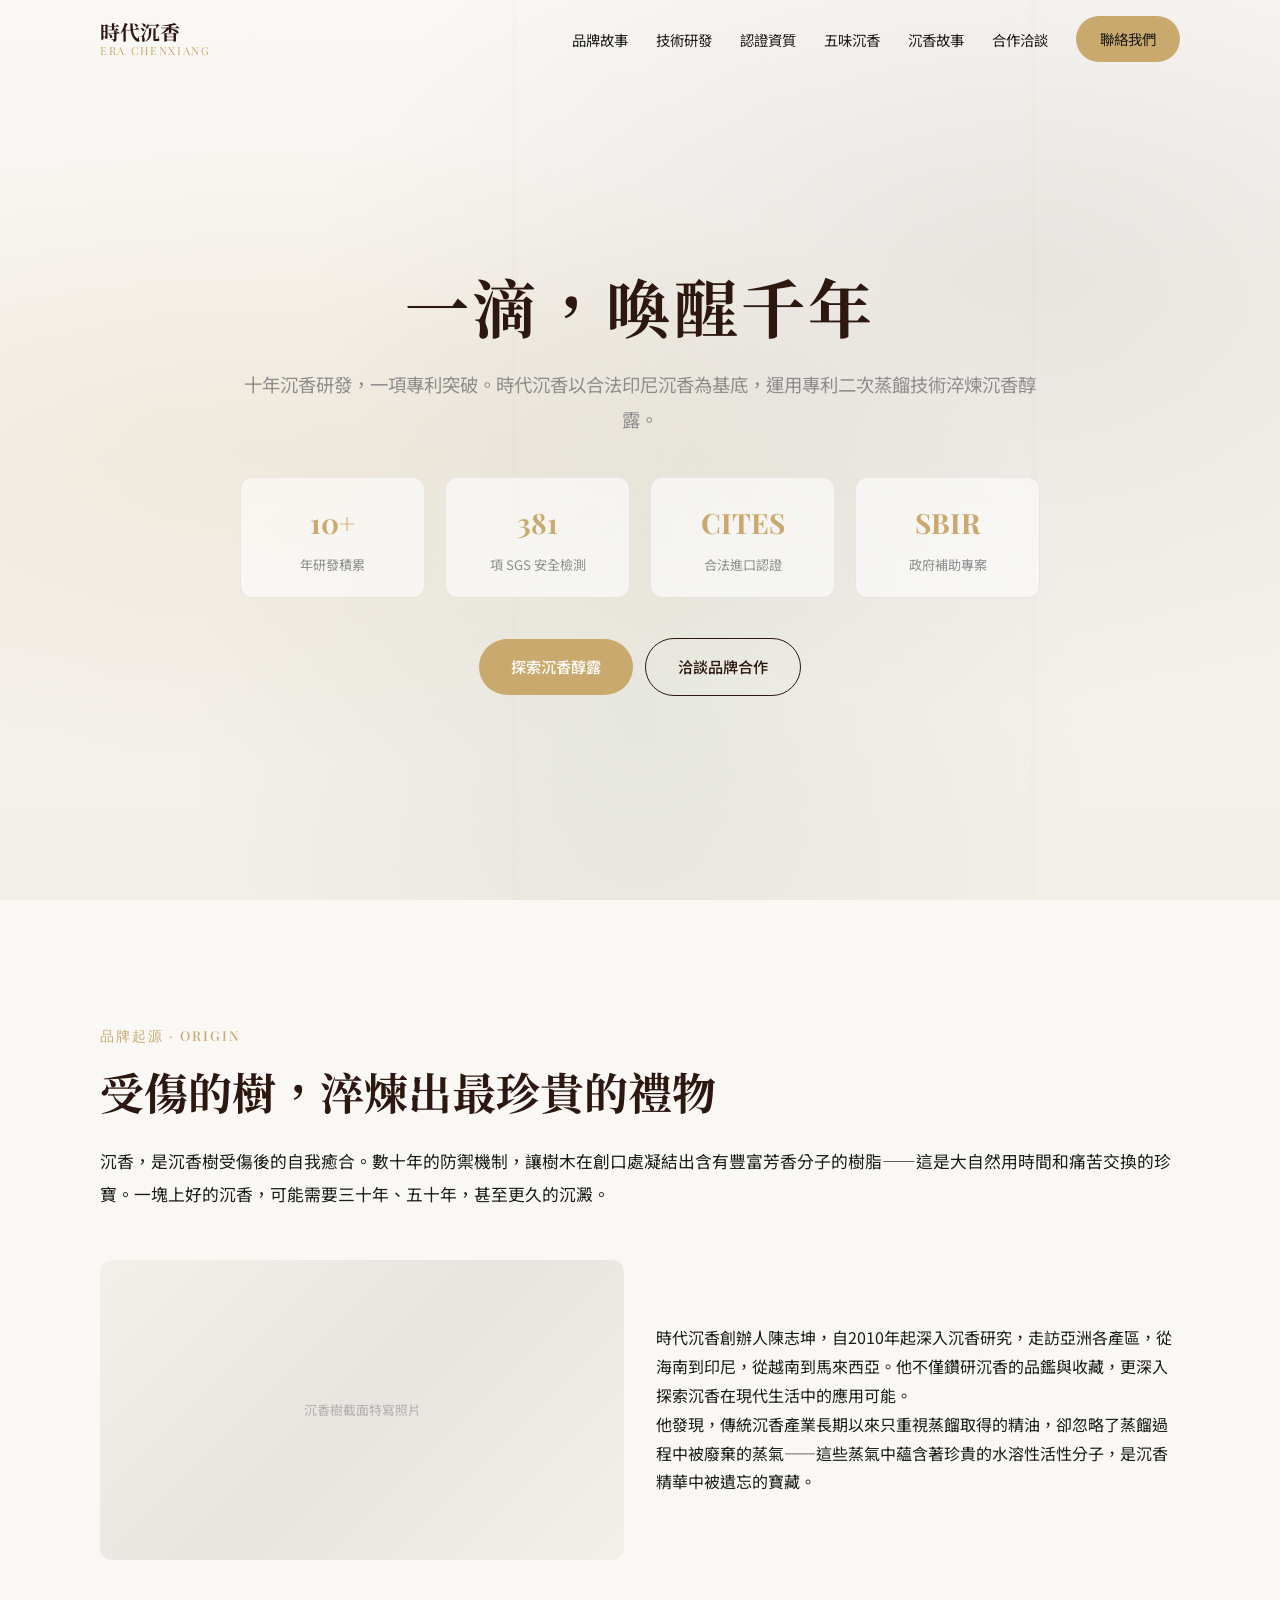
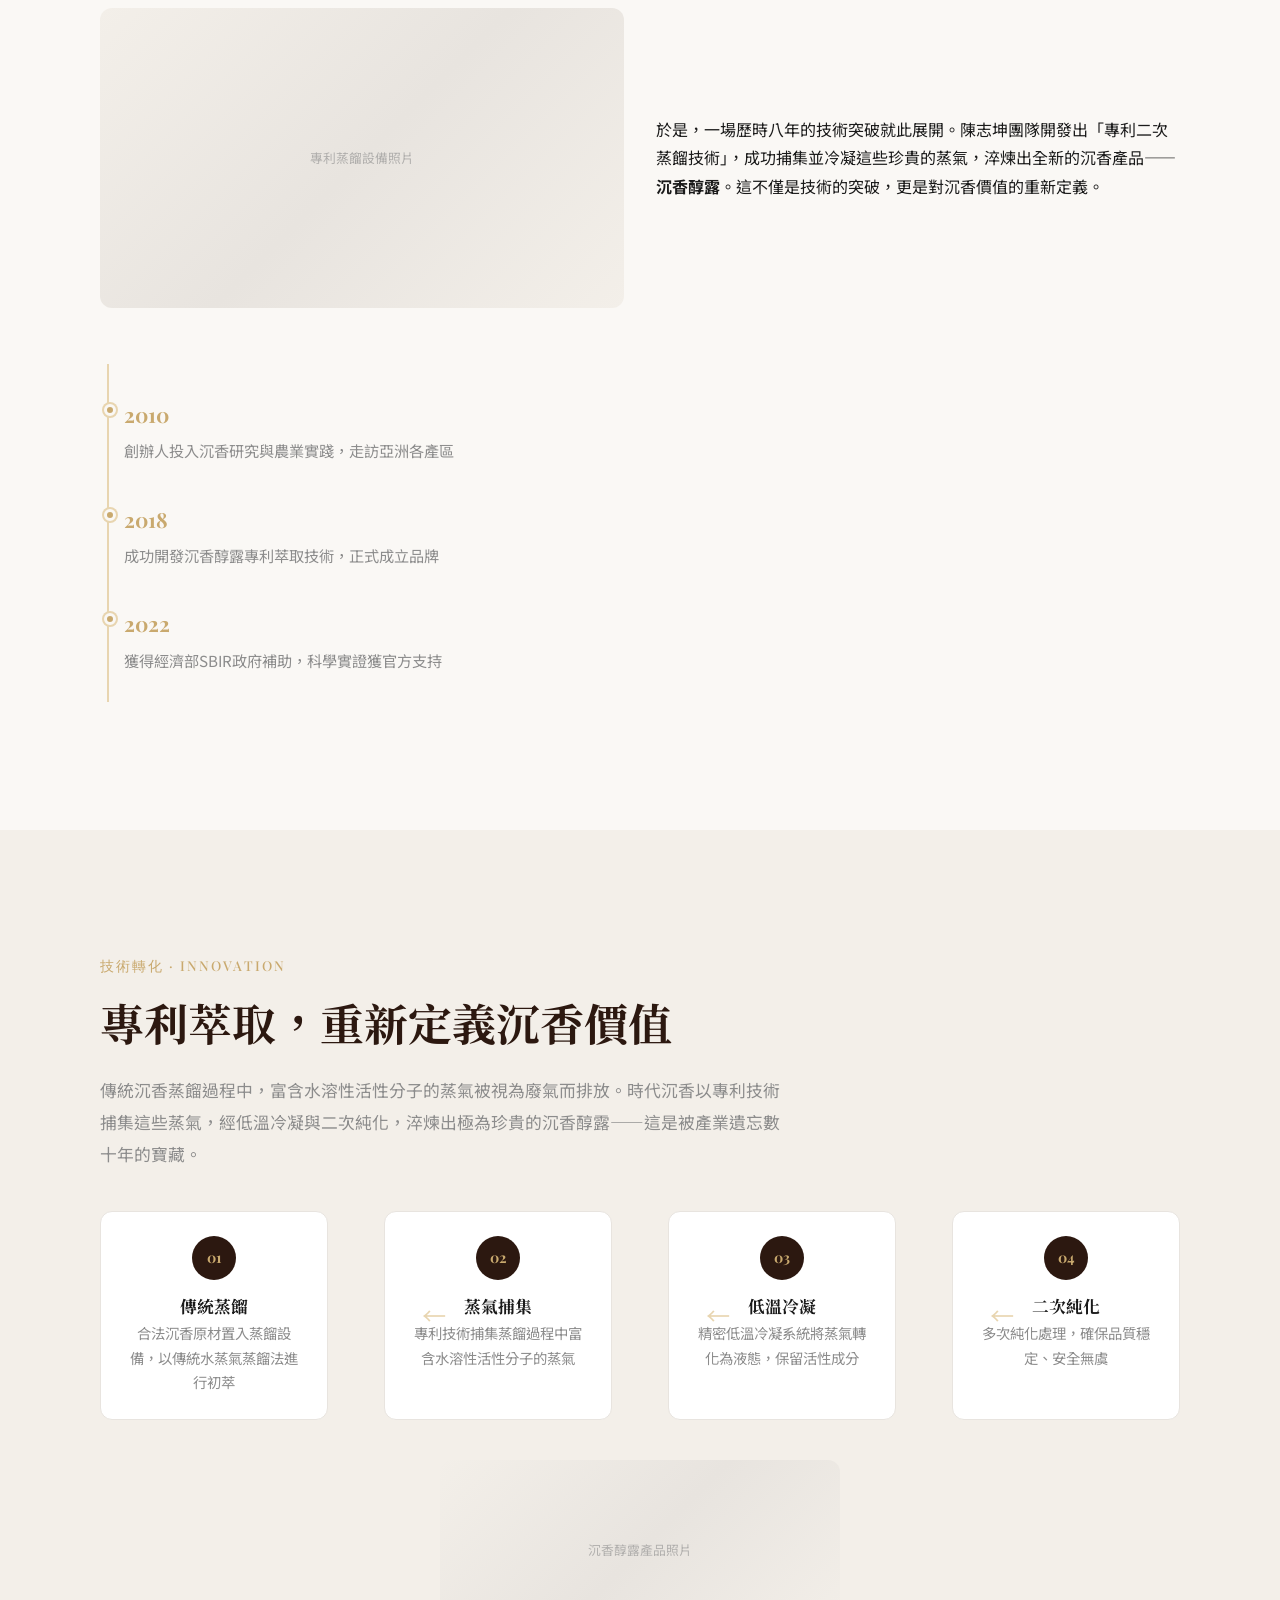
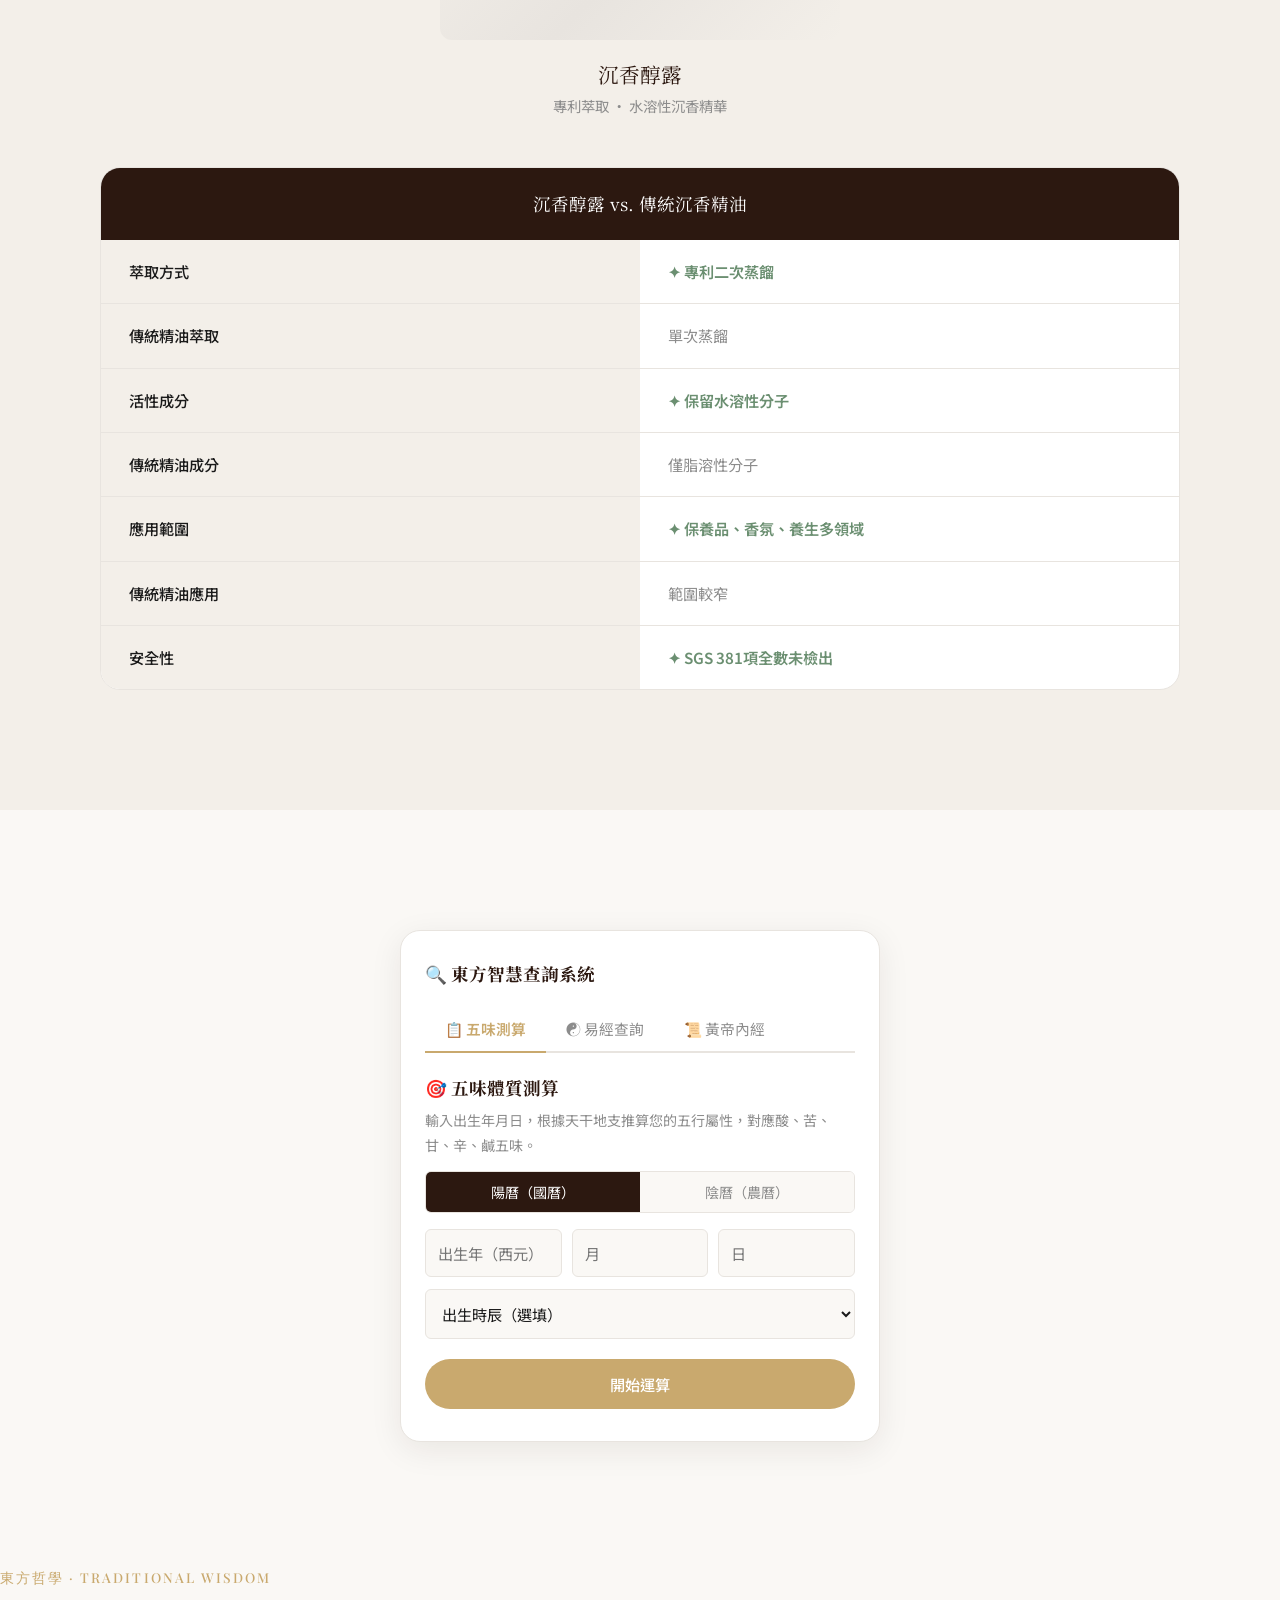
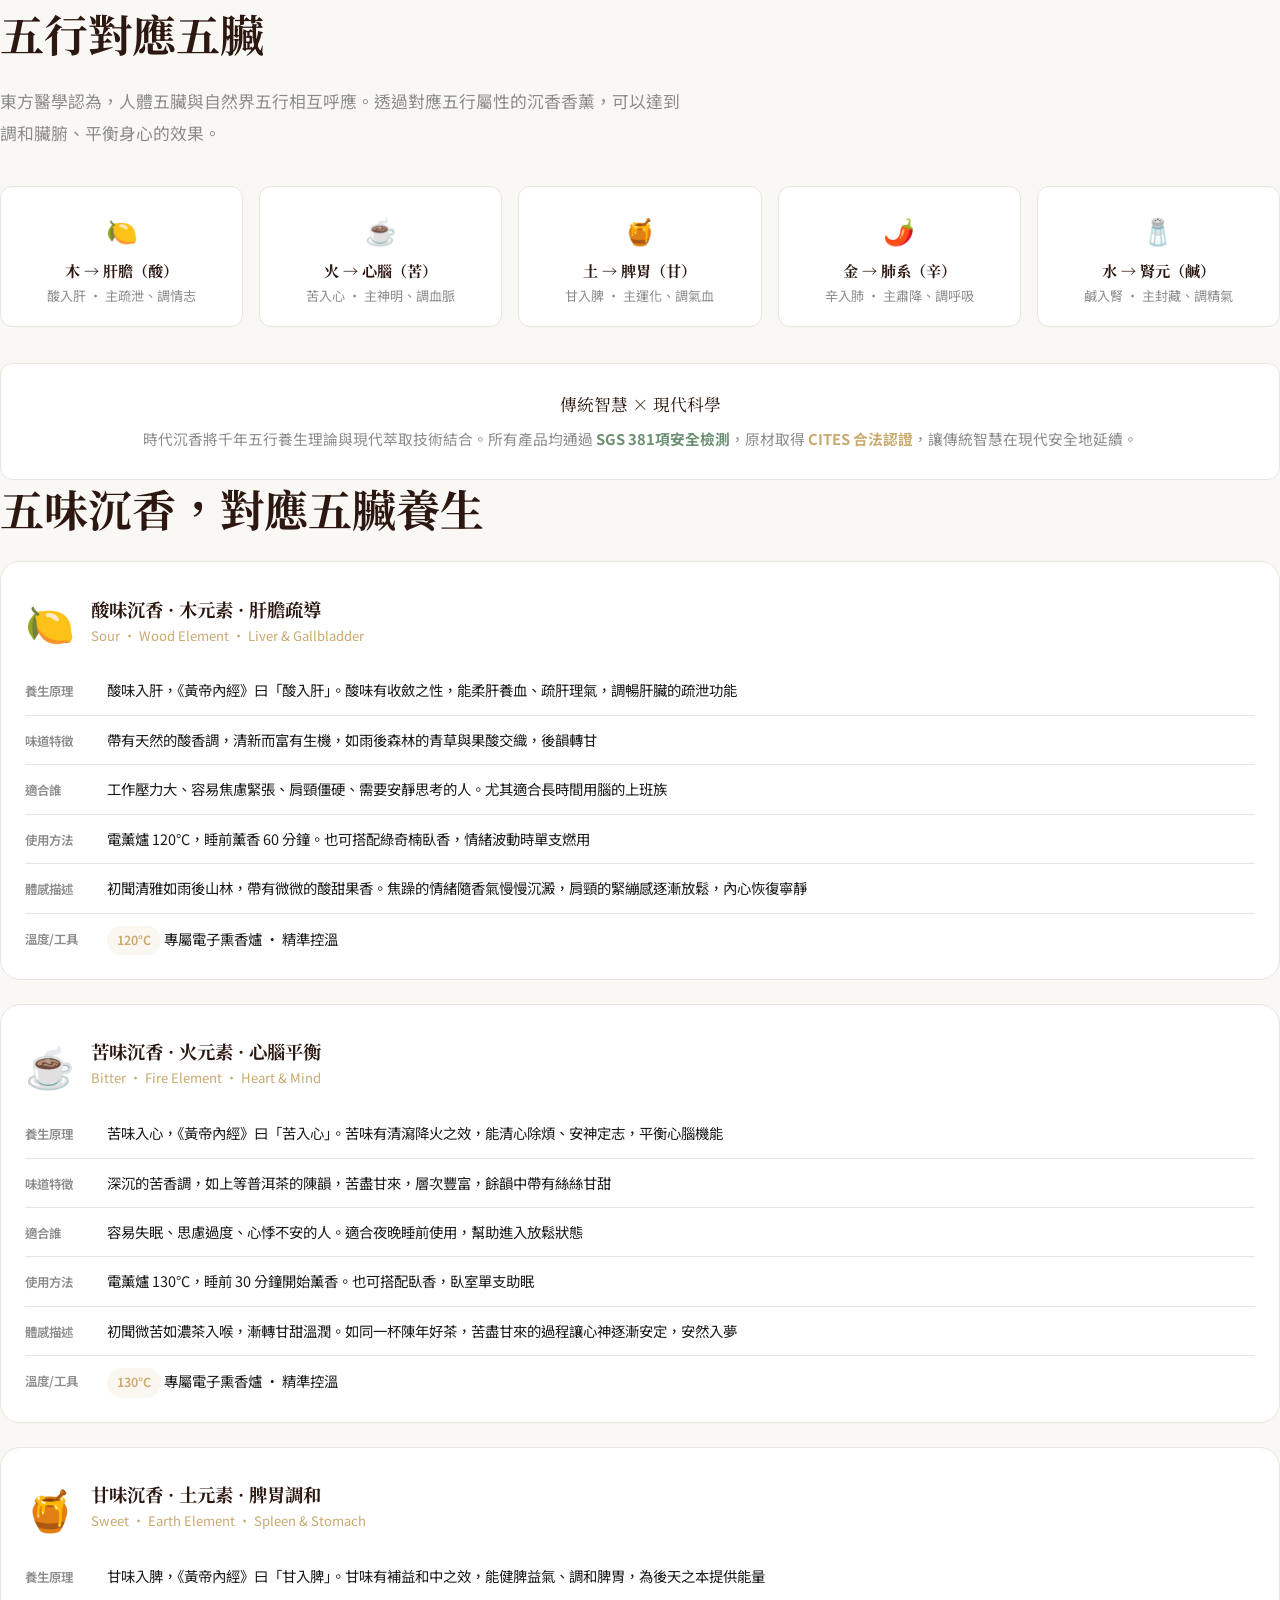
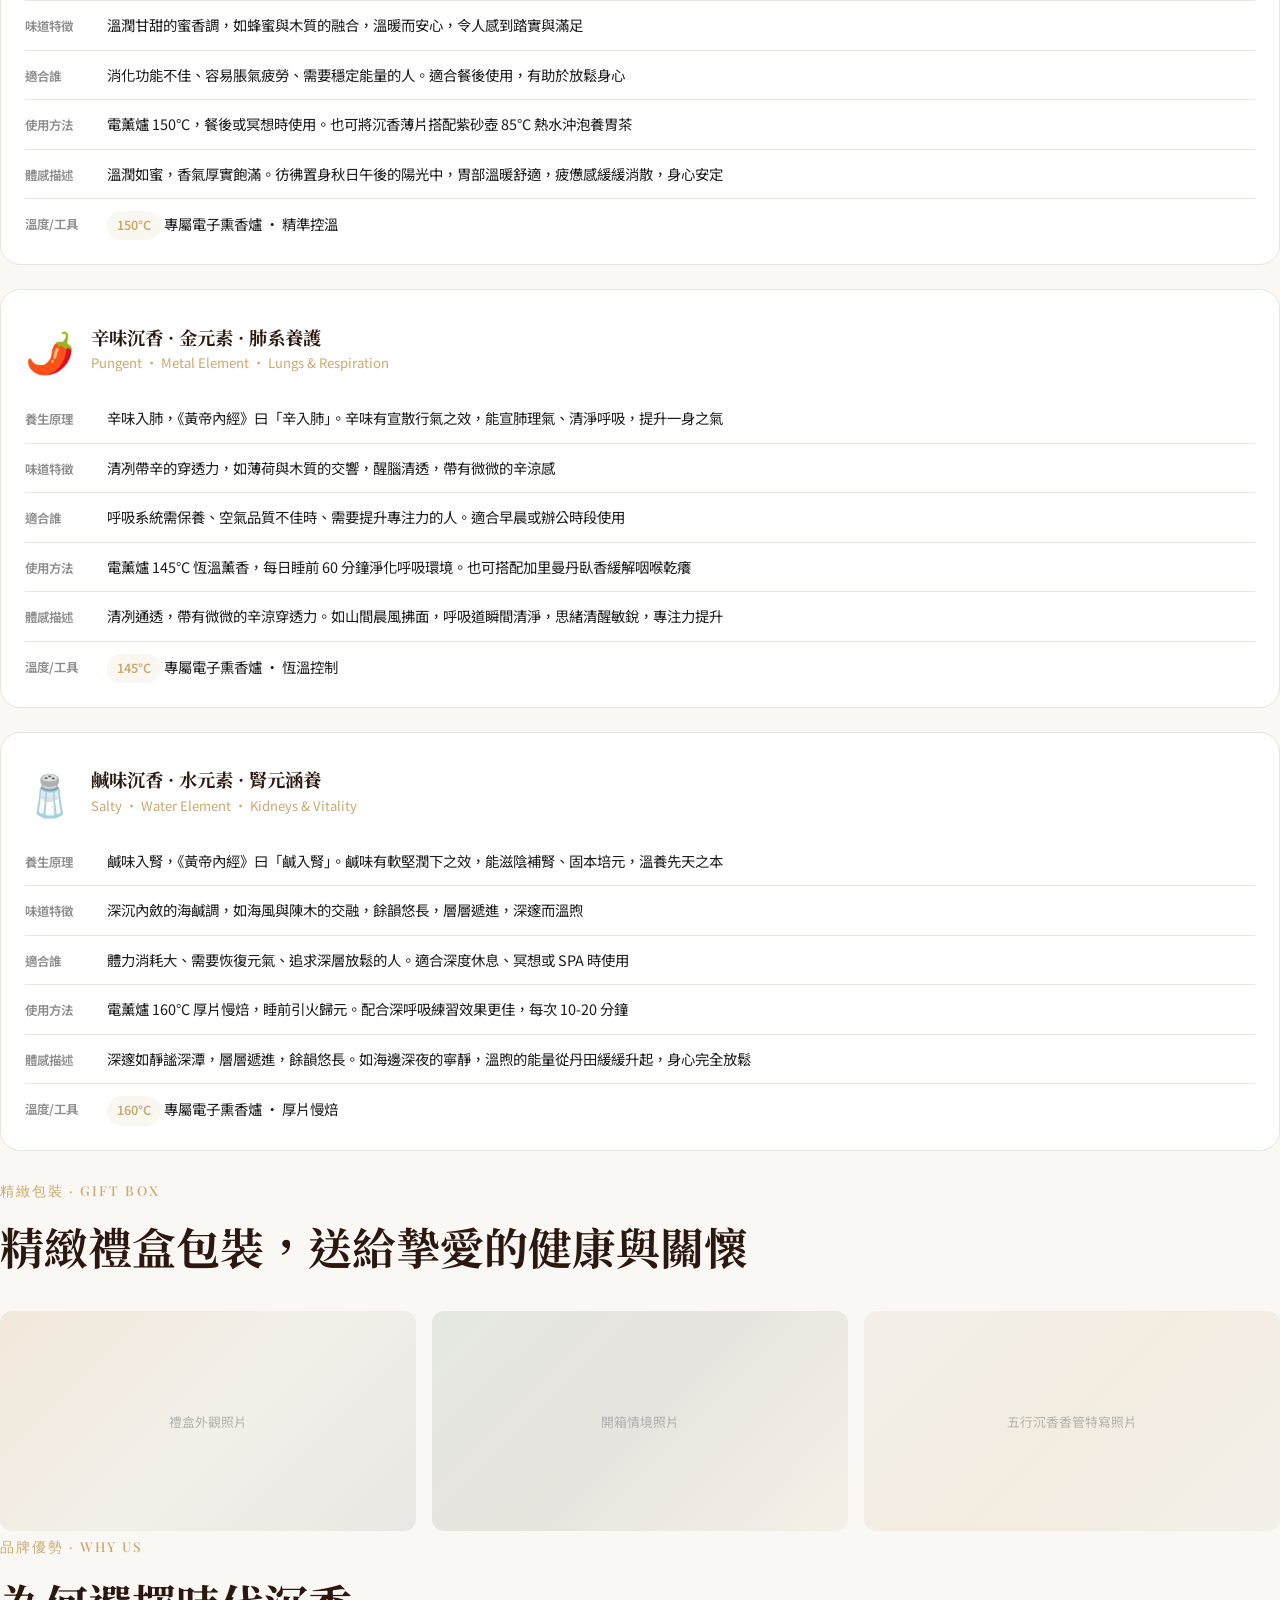
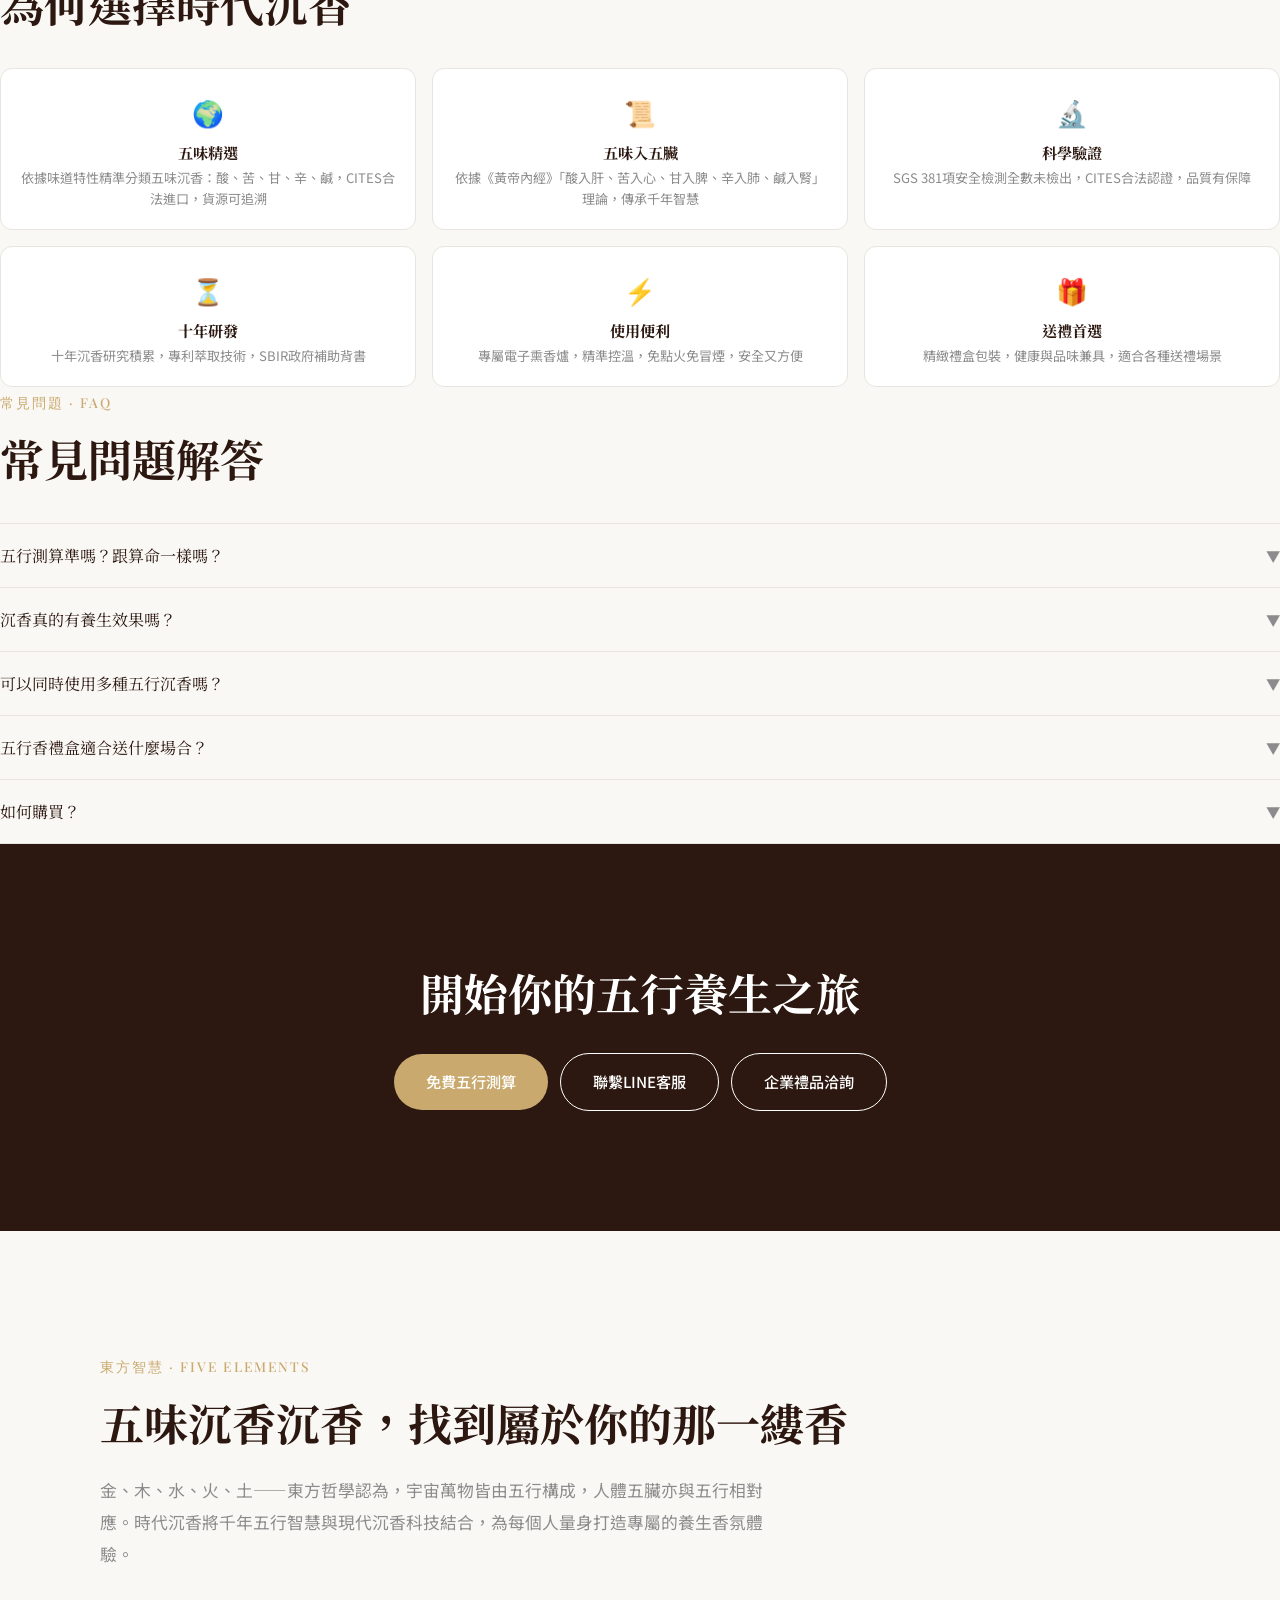
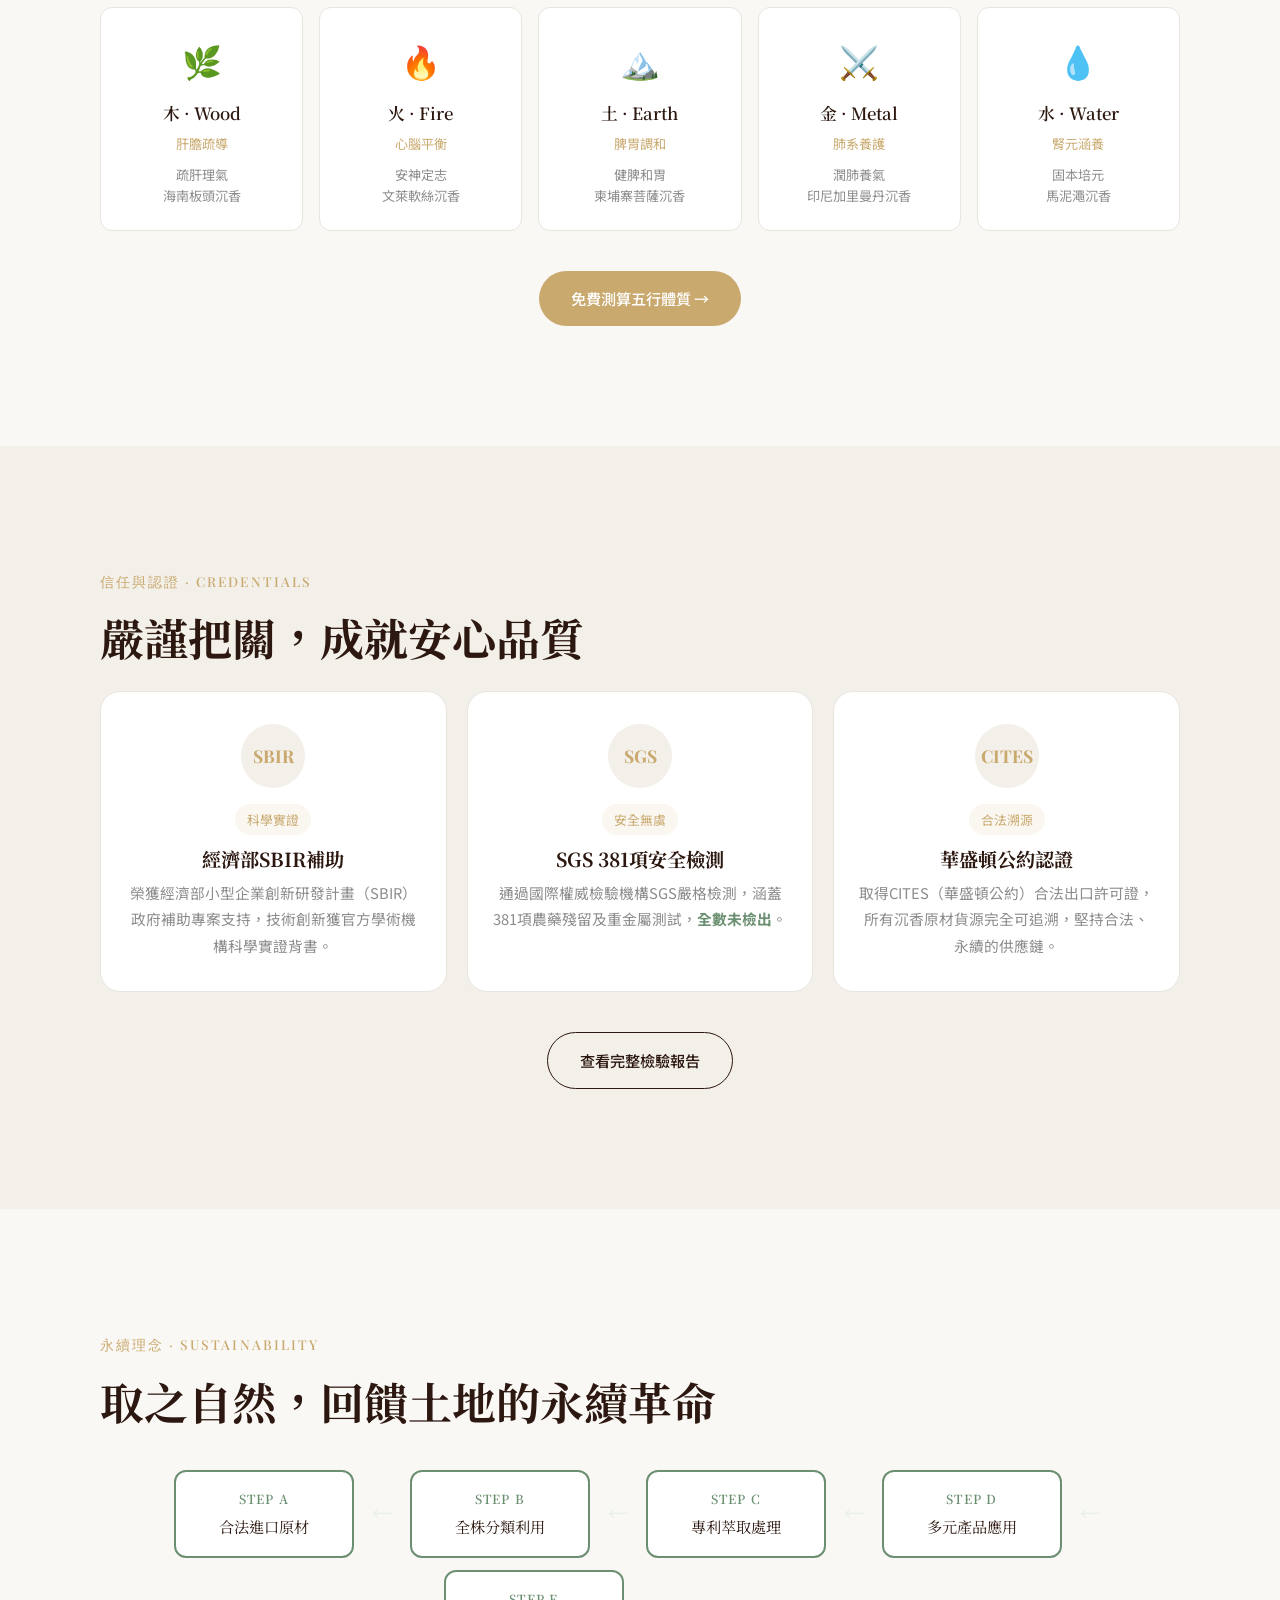
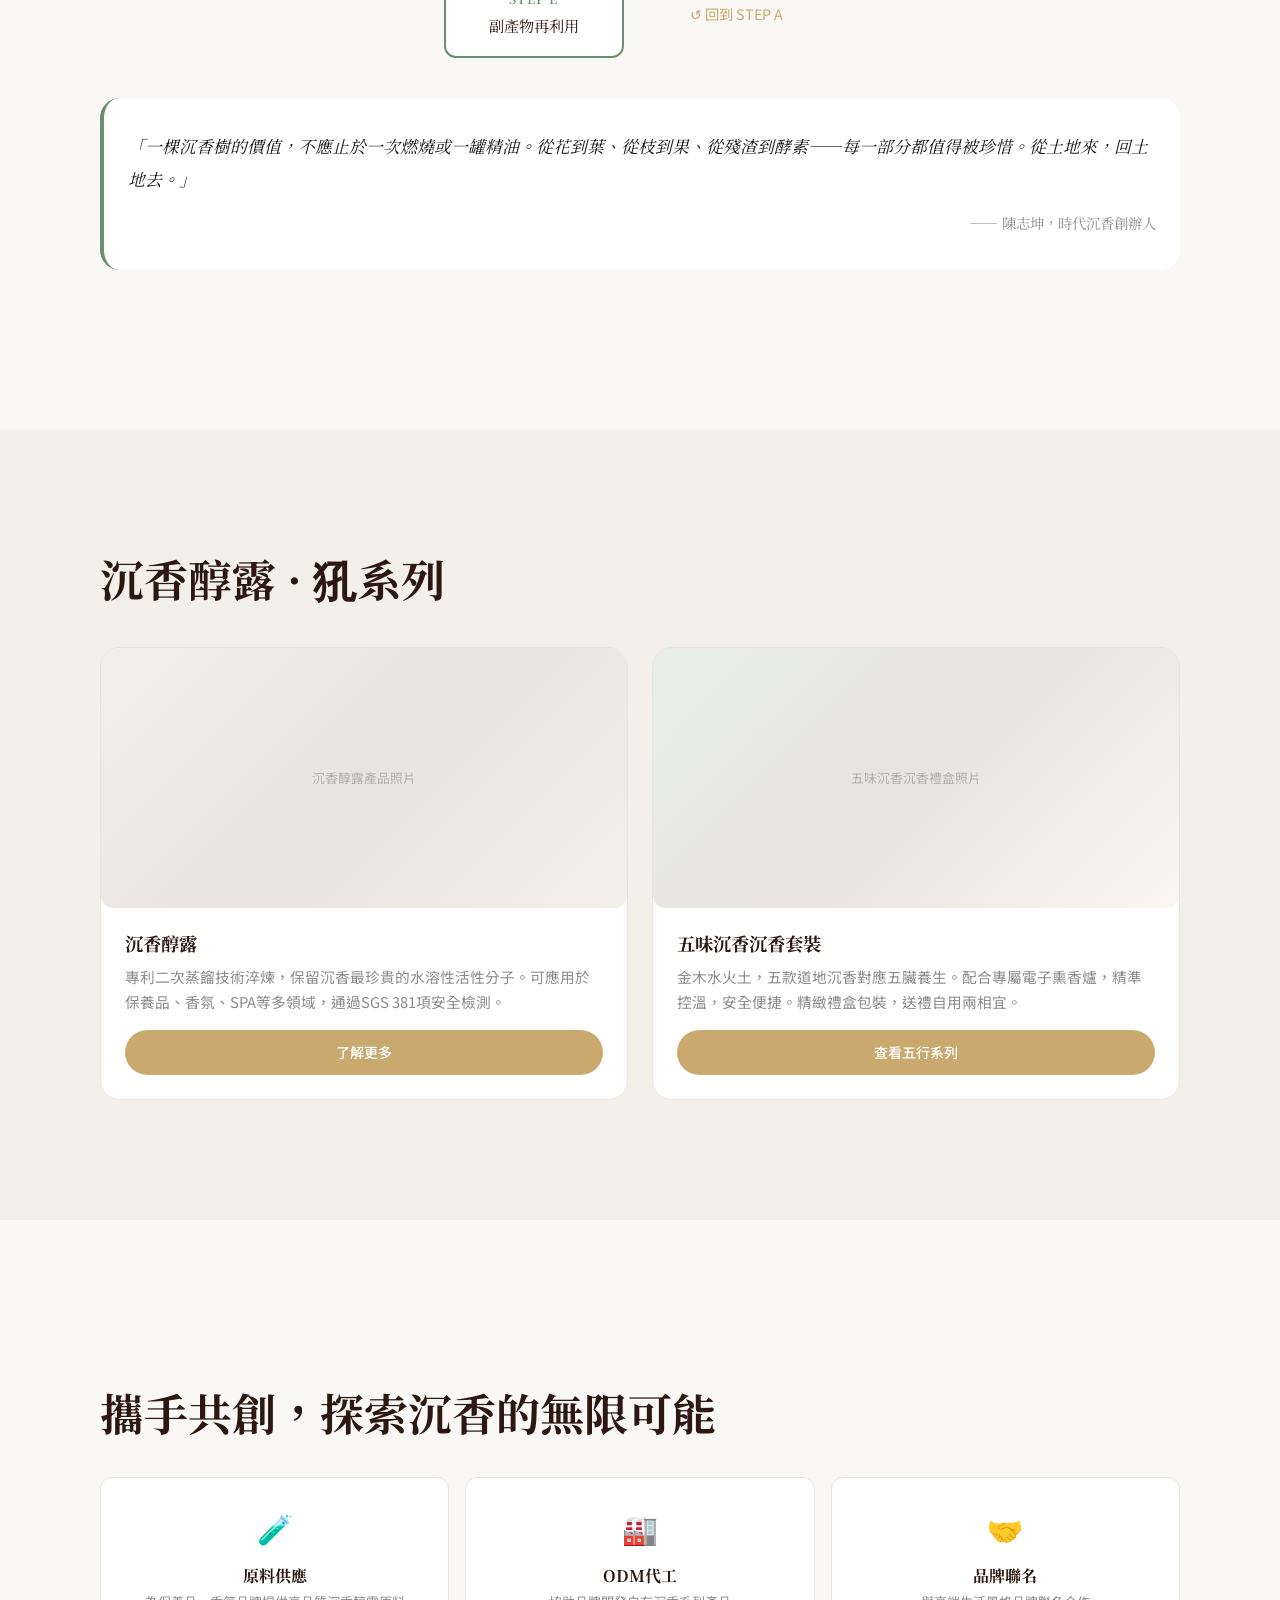
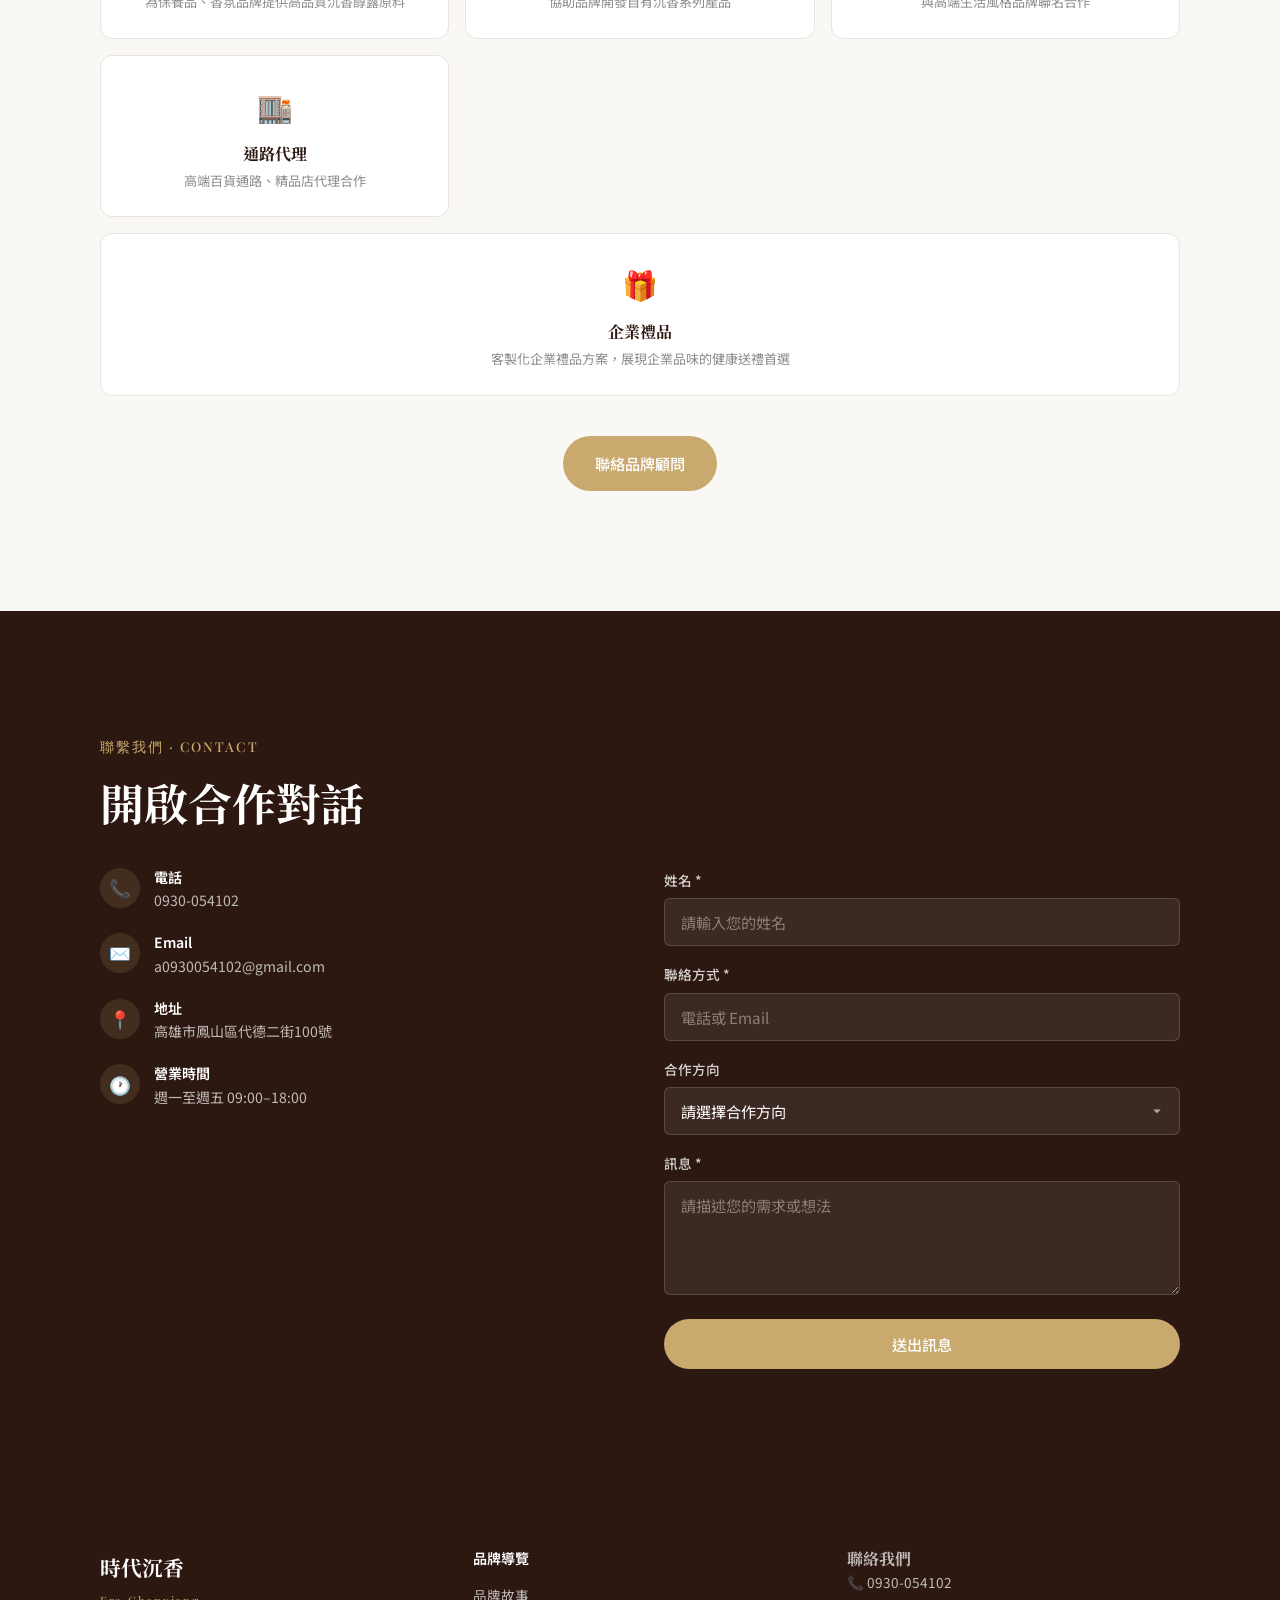
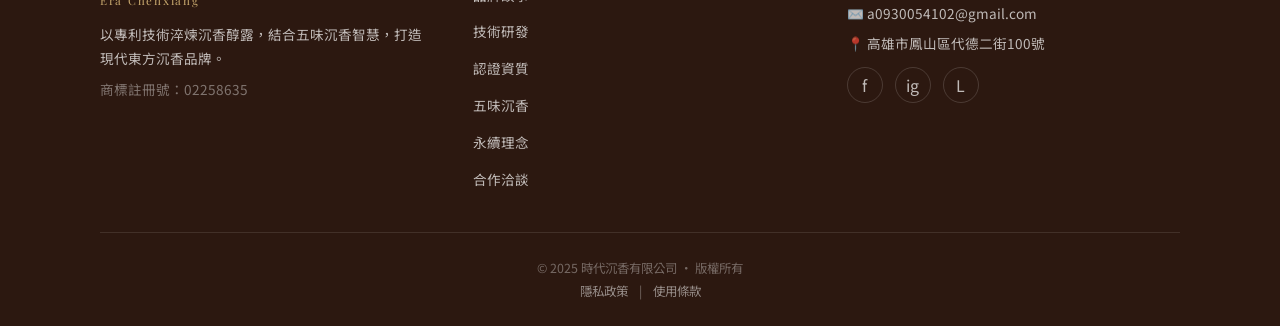
==== commit eb1f0439: "fix: add missing </nav> tag that blocked all interactions" ====
--- a/index.html
+++ b/index.html
@@ -71,6 +71,7 @@
       </ul>
       <div class="hamburger" aria-label="開啟選單"><span></span><span></span><span></span></div>
     </div>
+  </nav>
 <section class="hero" id="hero">
     <div class="container">
       <div class="hero-content">
@@ -445,116 +446,13 @@
     </div>
   </section>
 <!-- ===== Hero ===== -->
-  <section class="hero" id="hero">
-    <div class="container">
-      <div class="hero-content">
-        <h1 class="fade-in">一滴，喚醒千年</h1>
-        <p class="hero-subtitle fade-in fade-in-delay-1">十年沉香研發，一項專利突破。時代沉香以合法印尼沉香為基底，運用專利二次蒸餾技術淬煉沉香醇露。</p>
-        <div class="hero-stats fade-in fade-in-delay-2">
-          <div class="stat-item"><span class="stat-number">10+</span><span class="stat-label">年研發積累</span></div>
-          <div class="stat-item"><span class="stat-number">381</span><span class="stat-label">項 SGS 安全檢測</span></div>
-          <div class="stat-item"><span class="stat-number">CITES</span><span class="stat-label">合法進口認證</span></div>
-          <div class="stat-item"><span class="stat-number">SBIR</span><span class="stat-label">政府補助專案</span></div>
-        </div>
-        <div class="hero-ctas fade-in fade-in-delay-3">
-          <a href="#products" class="btn btn-gold">探索沉香醇露</a>
-          <a href="#partnership" class="btn btn-outline">洽談品牌合作</a>
-        </div>
-      </div>
-    </div>
-  </section>
+  
 
   <!-- ===== 品牌故事 ===== -->
-  <section id="brand-story">
-    <div class="container">
-      <span class="section-label fade-in">品牌起源 · Origin</span>
-      <h2 class="section-title fade-in">受傷的樹，淬煉出最珍貴的禮物</h2>
-
-      <div class="story-text-block fade-in">
-        <p>沉香，是沉香樹受傷後的自我癒合。數十年的防禦機制，讓樹木在創口處凝結出含有豐富芳香分子的樹脂——這是大自然用時間和痛苦交換的珍寶。一塊上好的沉香，可能需要三十年、五十年，甚至更久的沉澱。</p>
-      </div>
-
-      <div class="story-block fade-in">
-        <div class="img-placeholder" style="height:300px" data-label="沉香樹截面特寫照片"></div>
-        <div>
-          <p>時代沉香創辦人陳志坤，自2010年起深入沉香研究，走訪亞洲各產區，從海南到印尼，從越南到馬來西亞。他不僅鑽研沉香的品鑑與收藏，更深入探索沉香在現代生活中的應用可能。</p>
-          <p>他發現，傳統沉香產業長期以來只重視蒸餾取得的精油，卻忽略了蒸餾過程中被廢棄的蒸氣——這些蒸氣中蘊含著珍貴的水溶性活性分子，是沉香精華中被遺忘的寶藏。</p>
-        </div>
-      </div>
-
-      <div class="story-block reverse fade-in">
-        <div>
-          <p>於是，一場歷時八年的技術突破就此展開。陳志坤團隊開發出「專利二次蒸餾技術」，成功捕集並冷凝這些珍貴的蒸氣，淬煉出全新的沉香產品——<strong>沉香醇露</strong>。這不僅是技術的突破，更是對沉香價值的重新定義。</p>
-        </div>
-        <div class="img-placeholder" style="height:300px" data-label="專利蒸餾設備照片"></div>
-      </div>
-
-      <div class="timeline fade-in">
-        <div class="timeline-item">
-          <div class="timeline-year">2010</div>
-          <div class="timeline-desc">創辦人投入沉香研究與農業實踐，走訪亞洲各產區</div>
-        </div>
-        <div class="timeline-item">
-          <div class="timeline-year">2018</div>
-          <div class="timeline-desc">成功開發沉香醇露專利萃取技術，正式成立品牌</div>
-        </div>
-        <div class="timeline-item">
-          <div class="timeline-year">2022</div>
-          <div class="timeline-desc">獲得經濟部SBIR政府補助，科學實證獲官方支持</div>
-        </div>
-      </div>
-    </div>
-  </section>
+  
 
   <!-- ===== 技術研發 ===== -->
-  <section class="alt-bg" id="innovation">
-    <div class="container">
-      <span class="section-label fade-in">技術轉化 · Innovation</span>
-      <h2 class="section-title fade-in">專利萃取，重新定義沉香價值</h2>
-      <p class="section-desc fade-in">傳統沉香蒸餾過程中，富含水溶性活性分子的蒸氣被視為廢氣而排放。時代沉香以專利技術捕集這些蒸氣，經低溫冷凝與二次純化，淬煉出極為珍貴的沉香醇露——這是被產業遺忘數十年的寶藏。</p>
-
-      <div class="process-steps fade-in">
-        <div class="process-step">
-          <div class="step-number">01</div>
-          <div class="step-content"><h4>傳統蒸餾</h4><p>合法沉香原材置入蒸餾設備，以傳統水蒸氣蒸餾法進行初萃</p></div>
-        </div>
-        <div class="step-arrow">↓</div>
-        <div class="process-step">
-          <div class="step-number">02</div>
-          <div class="step-content"><h4>蒸氣捕集</h4><p>專利技術捕集蒸餾過程中富含水溶性活性分子的蒸氣</p></div>
-        </div>
-        <div class="step-arrow">↓</div>
-        <div class="process-step">
-          <div class="step-number">03</div>
-          <div class="step-content"><h4>低溫冷凝</h4><p>精密低溫冷凝系統將蒸氣轉化為液態，保留活性成分</p></div>
-        </div>
-        <div class="step-arrow">↓</div>
-        <div class="process-step">
-          <div class="step-number">04</div>
-          <div class="step-content"><h4>二次純化</h4><p>多次純化處理，確保品質穩定、安全無虞</p></div>
-        </div>
-      </div>
-
-      <div class="fade-in" style="text-align:center; margin:40px 0;">
-        <div class="img-placeholder" style="height:180px; max-width:400px; margin:0 auto;" data-label="沉香醇露產品照片"></div>
-        <p style="margin-top:16px; font-family:var(--font-serif); font-size:1.3rem; color:var(--primary);">沉香醇露</p>
-        <p style="font-size:0.9rem; color:var(--text-light);">專利萃取 · 水溶性沉香精華</p>
-      </div>
-
-      <div class="comparison fade-in">
-        <div class="comparison-header">沉香醇露 vs. 傳統沉香精油</div>
-        <div class="comparison-table">
-          <div class="comparison-row highlight"><div class="comparison-label">萃取方式</div><div class="comparison-value">✦ 專利二次蒸餾</div></div>
-          <div class="comparison-row"><div class="comparison-label">傳統精油萃取</div><div class="comparison-value">單次蒸餾</div></div>
-          <div class="comparison-row highlight"><div class="comparison-label">活性成分</div><div class="comparison-value">✦ 保留水溶性分子</div></div>
-          <div class="comparison-row"><div class="comparison-label">傳統精油成分</div><div class="comparison-value">僅脂溶性分子</div></div>
-          <div class="comparison-row highlight"><div class="comparison-label">應用範圍</div><div class="comparison-value">✦ 保養品、香氛、養生多領域</div></div>
-          <div class="comparison-row"><div class="comparison-label">傳統精油應用</div><div class="comparison-value">範圍較窄</div></div>
-          <div class="comparison-row highlight"><div class="comparison-label">安全性</div><div class="comparison-value">✦ SGS 381項全數未檢出</div></div>
-        </div>
-      </div>
-    </div>
-  </section>
+  
 
   <!-- ===== 五味沉香 Teaser ===== -->
   <section id="wuxing-teaser">
